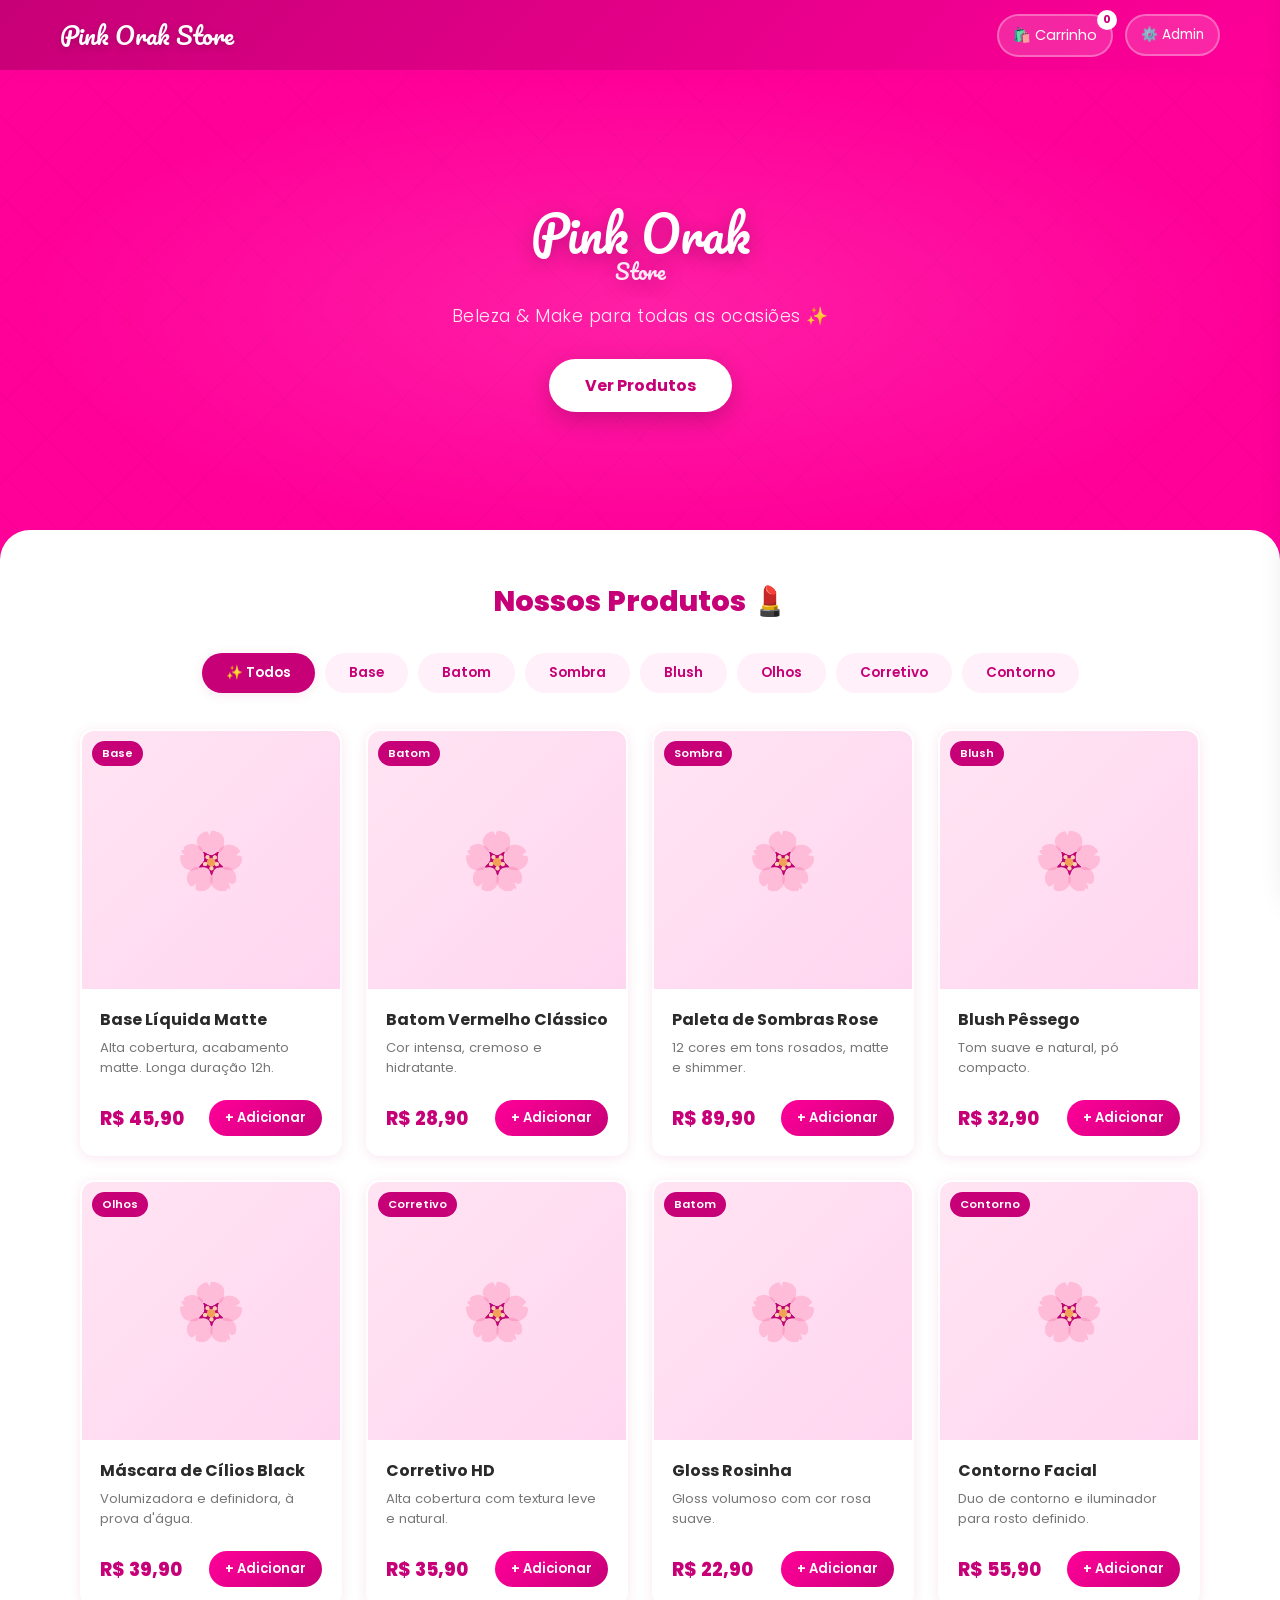
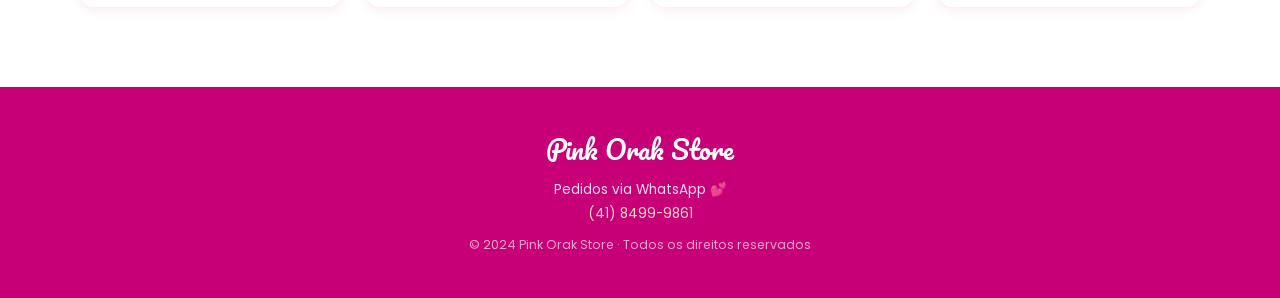
==== index.html @ 4343f7fb "Cria Pink Orak Store: loja completa + painel admin - Loja com fundo rosa, logo branca, grid de produ" ====
<!DOCTYPE html>
<html lang="pt-BR">
<head>
  <meta charset="UTF-8">
  <meta name="viewport" content="width=device-width, initial-scale=1.0">
  <title>Pink Orak Store 💕</title>
  <meta name="description" content="Pink Orak Store – sua loja de maquiagem online. Pedidos via WhatsApp.">
  <link rel="stylesheet" href="css/style.css">
</head>
<body>

  <!-- HEADER -->
  <header class="header" id="header">
    <div class="hinner">
      <a href="index.html" class="logo-wrap">
        <img src="img/logo-white.png" alt="Pink Orak Store" class="logo-img"
             onerror="this.style.display='none';document.querySelector('.logo-fallback').style.display='block'">
        <span class="logo-fallback" style="display:none">Pink Orak Store</span>
      </a>
      <div class="h-actions">
        <button class="btn-cart" onclick="toggleCart()">
          🛍️ Carrinho
          <span class="cart-badge" id="cartBadge">0</span>
        </button>
        <a href="admin.html" class="btn-admin-link">⚙️ Admin</a>
      </div>
    </div>
  </header>

  <!-- HERO -->
  <section class="hero">
    <div class="hero-content">
      <img src="img/logo-white.png" alt="Pink Orak Store" class="hero-logo-img"
           onerror="this.style.display='none';document.querySelector('.hero-logo-text').style.display='block'">
      <div class="hero-logo-text" style="display:none">
        Pink Orak<small>Store</small>
      </div>
      <p class="hero-sub">Beleza & Make para todas as ocasiões ✨</p>
      <button class="btn-hero" onclick="scrollToProducts()">Ver Produtos</button>
    </div>
  </section>

  <!-- PRODUCTS -->
  <section class="products-section" id="products">
    <div class="container">
      <h2 class="section-title">Nossos Produtos 💄</h2>
      <div class="cat-bar" id="catBar">
        <!-- populated by JS -->
      </div>
      <div class="products-grid" id="productsGrid">
        <!-- populated by JS -->
      </div>
    </div>
  </section>

  <!-- FOOTER -->
  <footer class="footer">
    <div class="footer-logo-text">Pink Orak Store</div>
    <p>Pedidos via WhatsApp 💕</p>
    <p><a href="https://wa.me/554184999861">(41) 8499-9861</a></p>
    <p style="margin-top:12px;opacity:.65;font-size:.78rem">&copy; 2024 Pink Orak Store · Todos os direitos reservados</p>
  </footer>

  <!-- CART OVERLAY -->
  <div class="cart-overlay" id="cartOverlay" onclick="closeCart()"></div>

  <!-- CART SIDEBAR -->
  <aside class="cart-side" id="cartSide">
    <div class="cart-head">
      <h3>🛍️ Meu Carrinho</h3>
      <button class="btn-close-cart" onclick="closeCart()">✕</button>
    </div>
    <div class="cart-items" id="cartItems">
      <div class="cart-empty"><span>🛍️</span><p>Carrinho vazio</p></div>
    </div>
    <div class="cart-footer" id="cartFooter" style="display:none">
      <div class="cart-total">
        <span>Total:</span>
        <strong id="cartTotalAmt">R$ 0,00</strong>
      </div>
      <button class="btn-checkout" onclick="openCheckout()">
        💬 Finalizar pelo WhatsApp
      </button>
    </div>
  </aside>

  <!-- CHECKOUT MODAL -->
  <div class="modal-overlay" id="checkoutOverlay">
    <div class="modal">
      <div class="modal-head">
        <h3>Finalizar Pedido 💕</h3>
        <button class="btn-close-modal" onclick="closeCheckout()">✕</button>
      </div>
      <div class="modal-body">

        <div class="fg">
          <label>Seu nome *</label>
          <input type="text" id="cName" placeholder="Como você se chama?" required>
        </div>
        <div class="fg">
          <label>Telefone (opcional)</label>
          <input type="tel" id="cPhone" placeholder="(41) 9 9999-9999">
        </div>

        <div class="fg">
          <label>Tipo de recebimento *</label>
          <div class="toggle-btns">
            <button type="button" class="toggle-btn active" id="btnPickup" onclick="setDelivery('pickup')">
              🏪 Retirada
            </button>
            <button type="button" class="toggle-btn" id="btnDelivery" onclick="setDelivery('delivery')">
              🛵 Entrega
            </button>
          </div>
        </div>

        <div class="fg" id="addrGroup" style="display:none">
          <label>Endereço de entrega *</label>
          <textarea id="cAddr" rows="3" placeholder="Rua, número, bairro, cidade..."></textarea>
        </div>

        <div class="fg">
          <label>Observações (opcional)</label>
          <textarea id="cNotes" rows="2" placeholder="Alguma observação sobre o pedido?"></textarea>
        </div>

        <div class="order-summary">
          <h4>Resumo do Pedido</h4>
          <div id="sumItems"></div>
          <div class="sum-total">
            <span>Total:</span>
            <strong id="sumTotal">R$ 0,00</strong>
          </div>
        </div>

      </div>
      <div class="modal-foot">
        <button class="btn-wa" onclick="sendWhatsApp()">
          💬 Enviar Pedido no WhatsApp
        </button>
      </div>
    </div>
  </div>

  <script src="js/data.js"></script>
  <script src="js/store.js"></script>
</body>
</html>
---- css/style.css ----
/* ===================================================
   Pink Orak Store — Global Stylesheet
   =================================================== */
@import url('https://fonts.googleapis.com/css2?family=Pacifico&family=Poppins:wght@300;400;500;600;700;800&display=swap');

:root {
  --pink:       #FF0099;
  --dpink:      #C70077;
  --lpink:      #FF4DB8;
  --pale:       #FFF0F9;
  --white:      #FFFFFF;
  --text:       #2a2a2a;
  --muted:      #777;
  --radius:     14px;
  --radius-sm:  8px;
  --shadow:     0 6px 28px rgba(200,0,119,.16);
  --shadow-sm:  0 2px 12px rgba(200,0,119,.10);
  --trans:      all .27s ease;
}

*,*::before,*::after{box-sizing:border-box;margin:0;padding:0}
html{scroll-behavior:smooth}
body{
  font-family:'Poppins',sans-serif;
  font-size:15px;
  color:var(--text);
  background-color:var(--pink);
  background-image:
    repeating-linear-gradient(-45deg,
      rgba(180,0,100,.08) 0,rgba(180,0,100,.08) 1px,
      transparent 1px,transparent 28px),
    repeating-linear-gradient(45deg,
      rgba(180,0,100,.08) 0,rgba(180,0,100,.08) 1px,
      transparent 1px,transparent 28px);
  overflow-x:hidden;
  min-height:100vh;
}

a{text-decoration:none;color:inherit}
button{cursor:pointer;font-family:'Poppins',sans-serif}
img{max-width:100%;display:block}

.container{max-width:1200px;margin:0 auto;padding:0 20px}

/* ── HEADER ── */
.header{
  position:sticky;top:0;z-index:900;
  background:linear-gradient(135deg,var(--dpink),var(--pink));
  box-shadow:var(--shadow-sm);
  transition:var(--trans);
}
.header.scrolled{background:rgba(199,0,119,.97);backdrop-filter:blur(8px)}
.hinner{
  max-width:1200px;margin:0 auto;padding:0 20px;
  display:flex;align-items:center;justify-content:space-between;
  height:70px;
}
.logo-wrap{display:flex;align-items:center;gap:10px}
.logo-img{height:48px;width:auto;object-fit:contain}
.logo-fallback{
  font-family:'Pacifico',cursive;font-size:1.5rem;color:#fff;
  text-shadow:0 2px 8px rgba(0,0,0,.2);
}
.h-actions{display:flex;align-items:center;gap:12px}
.btn-cart{
  position:relative;background:rgba(255,255,255,.15);border:2px solid rgba(255,255,255,.3);
  color:#fff;padding:9px 14px;border-radius:30px;font-size:.9rem;
  display:flex;align-items:center;gap:6px;transition:var(--trans);
}
.btn-cart:hover{background:rgba(255,255,255,.28)}
.cart-badge{
  position:absolute;top:-6px;right:-6px;
  background:#fff;color:var(--dpink);
  font-size:.7rem;font-weight:700;
  min-width:20px;height:20px;border-radius:50%;
  display:flex;align-items:center;justify-content:center;
}
.btn-admin-link{
  background:rgba(255,255,255,.15);border:2px solid rgba(255,255,255,.3);
  color:#fff;padding:9px 14px;border-radius:30px;font-size:.85rem;transition:var(--trans);
}
.btn-admin-link:hover{background:rgba(255,255,255,.28)}

/* ── HERO ── */
.hero{
  min-height:480px;
  display:flex;align-items:center;justify-content:center;
  padding:60px 20px;text-align:center;
  position:relative;overflow:hidden;
}
.hero::before{
  content:'';position:absolute;inset:0;
  background:radial-gradient(ellipse at center,rgba(255,255,255,.12) 0%,transparent 70%);
}
.hero-content{position:relative;z-index:1}
.hero-logo-img{height:110px;width:auto;margin:0 auto 20px;object-fit:contain;filter:drop-shadow(0 4px 16px rgba(0,0,0,.25))}
.hero-logo-text{
  font-family:'Pacifico',cursive;font-size:3rem;color:#fff;
  text-shadow:0 4px 20px rgba(0,0,0,.25);margin-bottom:20px;line-height:1.1;
}
.hero-logo-text small{display:block;font-size:1.3rem;opacity:.9}
.hero-sub{color:rgba(255,255,255,.92);font-size:1.1rem;margin-bottom:30px;font-weight:300;letter-spacing:.5px}
.btn-hero{
  background:#fff;color:var(--dpink);font-weight:700;font-size:1rem;
  padding:14px 36px;border:none;border-radius:30px;
  box-shadow:0 8px 24px rgba(0,0,0,.2);transition:var(--trans);
}
.btn-hero:hover{transform:translateY(-2px);box-shadow:0 12px 30px rgba(0,0,0,.25)}

/* ── PRODUCTS SECTION ── */
.products-section{
  background:#fff;border-radius:30px 30px 0 0;
  padding:50px 0 80px;margin-top:-20px;position:relative;z-index:2;
}
.section-title{text-align:center;font-size:1.8rem;font-weight:800;color:var(--dpink);margin-bottom:30px}

/* Category filter */
.cat-bar{
  display:flex;flex-wrap:wrap;gap:10px;justify-content:center;
  margin-bottom:36px;padding:0 20px;
}
.cat-btn{
  background:var(--pale);color:var(--dpink);border:2px solid transparent;
  padding:8px 22px;border-radius:30px;font-size:.85rem;font-weight:600;transition:var(--trans);
}
.cat-btn:hover{border-color:var(--pink)}
.cat-btn.active{background:var(--dpink);color:#fff;box-shadow:var(--shadow-sm)}

/* Products grid */
.products-grid{
  display:grid;
  grid-template-columns:repeat(auto-fill,minmax(240px,1fr));
  gap:24px;padding:0 20px;
  max-width:1200px;margin:0 auto;
}
.no-products{text-align:center;color:var(--muted);padding:40px;grid-column:1/-1}

.product-card{
  background:#fff;border-radius:var(--radius);
  box-shadow:var(--shadow-sm);overflow:hidden;
  transition:var(--trans);border:2px solid transparent;
}
.product-card:hover{transform:translateY(-4px);box-shadow:var(--shadow);border-color:var(--lpink)}

.product-img{position:relative;aspect-ratio:1;overflow:hidden;background:var(--pale)}
.product-img img{width:100%;height:100%;object-fit:cover;transition:var(--trans)}
.product-card:hover .product-img img{transform:scale(1.06)}
.img-ph{
  width:100%;height:100%;display:flex;align-items:center;justify-content:center;
  font-size:3.5rem;background:linear-gradient(135deg,#ffe4f3,#ffd6f0);
}
.p-cat{
  position:absolute;top:10px;left:10px;
  background:var(--dpink);color:#fff;
  font-size:.7rem;font-weight:600;padding:4px 10px;border-radius:20px;
}
.p-info{padding:18px}
.p-info h3{font-size:1rem;font-weight:700;margin-bottom:6px;color:var(--text)}
.p-desc{font-size:.82rem;color:var(--muted);line-height:1.5;margin-bottom:14px;min-height:48px}
.p-bottom{display:flex;align-items:center;justify-content:space-between;flex-wrap:wrap;gap:8px}
.p-price{font-size:1.15rem;font-weight:800;color:var(--dpink)}
.btn-add{
  background:linear-gradient(135deg,var(--pink),var(--dpink));
  color:#fff;border:none;padding:8px 16px;
  border-radius:24px;font-size:.82rem;font-weight:600;transition:var(--trans);
}
.btn-add:hover{transform:scale(1.05);box-shadow:0 4px 14px rgba(200,0,119,.3)}
.btn-add.added{background:linear-gradient(135deg,#2ecc71,#27ae60)}

/* ── CART SIDEBAR ── */
.cart-overlay{
  position:fixed;inset:0;background:rgba(0,0,0,.5);
  z-index:1000;opacity:0;pointer-events:none;transition:var(--trans);
}
.cart-overlay.open{opacity:1;pointer-events:all}
.cart-side{
  position:fixed;top:0;right:-400px;width:380px;max-width:100vw;
  height:100vh;background:#fff;z-index:1001;
  display:flex;flex-direction:column;transition:var(--trans);
  box-shadow:-8px 0 30px rgba(0,0,0,.15);
}
.cart-side.open{right:0}
.cart-head{
  padding:20px;border-bottom:2px solid var(--pale);
  display:flex;align-items:center;justify-content:space-between;
  background:linear-gradient(135deg,var(--dpink),var(--pink));color:#fff;
}
.cart-head h3{font-size:1.1rem;font-weight:700}
.btn-close-cart{background:rgba(255,255,255,.2);border:none;color:#fff;width:34px;height:34px;border-radius:50%;font-size:1rem}
.cart-items{flex:1;overflow-y:auto;padding:16px}
.cart-empty{text-align:center;color:var(--muted);padding:40px 20px}
.cart-empty span{font-size:3rem;display:block;margin-bottom:12px}
.cart-item{
  display:flex;align-items:center;gap:12px;
  padding:12px;background:var(--pale);border-radius:var(--radius-sm);margin-bottom:10px;
}
.ci-img{width:50px;height:50px;border-radius:8px;overflow:hidden;flex-shrink:0;background:#ffd6f0;display:flex;align-items:center;justify-content:center;font-size:1.5rem}
.ci-img img{width:100%;height:100%;object-fit:cover}
.ci-info{flex:1;min-width:0}
.ci-name{font-size:.85rem;font-weight:600;white-space:nowrap;overflow:hidden;text-overflow:ellipsis}
.ci-price{font-size:.82rem;color:var(--dpink);font-weight:700}
.ci-qty{display:flex;align-items:center;gap:6px}
.ci-qty button{
  width:26px;height:26px;border-radius:50%;
  border:2px solid var(--pink);background:#fff;color:var(--dpink);
  font-size:1rem;line-height:1;font-weight:700;transition:var(--trans);
}
.ci-qty button:hover{background:var(--pink);color:#fff}
.ci-qty span{font-size:.9rem;font-weight:700;min-width:20px;text-align:center}
.ci-remove{background:none;border:none;color:#ccc;font-size:.85rem;flex-shrink:0;transition:var(--trans)}
.ci-remove:hover{color:#e74c3c}
.cart-footer{padding:16px 20px;border-top:2px solid var(--pale)}
.cart-total{display:flex;justify-content:space-between;font-size:1.1rem;margin-bottom:14px}
.cart-total strong{color:var(--dpink);font-size:1.25rem}
.btn-checkout{
  width:100%;padding:14px;background:linear-gradient(135deg,#25D366,#128C7E);
  color:#fff;border:none;border-radius:30px;font-size:1rem;font-weight:700;
  display:flex;align-items:center;justify-content:center;gap:8px;transition:var(--trans);
}
.btn-checkout:hover{transform:translateY(-2px);box-shadow:0 8px 20px rgba(18,140,126,.35)}

/* ── CHECKOUT MODAL ── */
.modal-overlay{
  position:fixed;inset:0;background:rgba(0,0,0,.55);
  z-index:1100;display:flex;align-items:center;justify-content:center;
  padding:16px;opacity:0;pointer-events:none;transition:var(--trans);
}
.modal-overlay.open{opacity:1;pointer-events:all}
.modal{
  background:#fff;border-radius:20px;width:100%;max-width:520px;
  max-height:90vh;overflow:hidden;display:flex;flex-direction:column;
  box-shadow:0 20px 60px rgba(0,0,0,.25);
}
.modal-head{
  padding:22px 24px;
  background:linear-gradient(135deg,var(--dpink),var(--pink));color:#fff;
  display:flex;align-items:center;justify-content:space-between;flex-shrink:0;
}
.modal-head h3{font-size:1.15rem;font-weight:700}
.btn-close-modal{background:rgba(255,255,255,.2);border:none;color:#fff;width:32px;height:32px;border-radius:50%;font-size:.9rem}
.modal-body{overflow-y:auto;padding:24px}
.modal-foot{padding:16px 24px;border-top:2px solid var(--pale);flex-shrink:0}

/* Form */
.fg{margin-bottom:18px}
.fg label{display:block;font-weight:600;font-size:.88rem;margin-bottom:6px;color:var(--text)}
.fg input,.fg textarea,.fg select{
  width:100%;padding:11px 14px;
  border:2px solid #eee;border-radius:var(--radius-sm);
  font-size:.9rem;font-family:'Poppins',sans-serif;
  transition:var(--trans);outline:none;
}
.fg input:focus,.fg textarea:focus,.fg select:focus{border-color:var(--pink);box-shadow:0 0 0 3px rgba(255,0,153,.08)}
.fg textarea{resize:vertical}

.toggle-btns{display:flex;gap:10px;margin-top:6px}
.toggle-btn{
  flex:1;padding:10px;border-radius:var(--radius-sm);
  border:2px solid #eee;background:#fff;
  font-size:.88rem;font-weight:600;color:var(--muted);transition:var(--trans);
}
.toggle-btn.active{background:var(--pale);border-color:var(--dpink);color:var(--dpink)}

.order-summary{background:var(--pale);border-radius:var(--radius-sm);padding:16px;margin-top:4px}
.order-summary h4{font-size:.9rem;font-weight:700;color:var(--dpink);margin-bottom:12px}
.sum-row{display:flex;justify-content:space-between;font-size:.85rem;padding:4px 0;border-bottom:1px dashed #f0c0e0}
.sum-row:last-child{border:none}
.sum-total{display:flex;justify-content:space-between;font-weight:800;margin-top:10px;font-size:1rem;color:var(--dpink)}

.btn-wa{
  width:100%;padding:14px;
  background:linear-gradient(135deg,#25D366,#128C7E);
  color:#fff;border:none;border-radius:30px;font-size:1rem;font-weight:700;
  display:flex;align-items:center;justify-content:center;gap:8px;transition:var(--trans);
}
.btn-wa:hover{transform:translateY(-2px);box-shadow:0 8px 20px rgba(18,140,126,.35)}

/* ── SUCCESS TOAST ── */
.success-toast{
  position:fixed;bottom:24px;left:50%;transform:translateX(-50%);
  background:#fff;border-radius:16px;box-shadow:0 8px 30px rgba(0,0,0,.18);
  padding:18px 24px;display:flex;gap:14px;align-items:center;
  z-index:9999;max-width:380px;width:90%;
  border-left:5px solid var(--dpink);
  animation:slideUp .4s ease;
}
.success-toast span{font-size:2rem}
.success-toast strong{display:block;font-size:.95rem;color:var(--dpink)}
.success-toast p{font-size:.83rem;color:var(--muted)}
@keyframes slideUp{from{opacity:0;transform:translateX(-50%) translateY(20px)} to{opacity:1;transform:translateX(-50%) translateY(0)}}

/* ── FOOTER ── */
.footer{
  background:var(--dpink);color:#fff;
  text-align:center;padding:40px 20px;margin-top:0;
}
.footer-logo-text{font-family:'Pacifico',cursive;font-size:1.6rem;margin-bottom:8px}
.footer p{font-size:.85rem;opacity:.85;margin:4px 0}
.footer a{color:#ffc;text-decoration:none}
.footer a:hover{text-decoration:underline}

/* =====================================================
   ADMIN PANEL
   ===================================================== */
.admin-body{
  font-family:'Poppins',sans-serif;
  background:#f7f7fc;min-height:100vh;
  display:flex;flex-direction:column;
  color:var(--text);
}

/* Login */
#loginScreen{
  display:flex;align-items:center;justify-content:center;
  min-height:100vh;
  background:linear-gradient(135deg,var(--dpink),var(--pink));
  padding:20px;
}
.login-card{
  background:#fff;border-radius:20px;padding:44px 36px;
  width:100%;max-width:380px;text-align:center;
  box-shadow:0 20px 60px rgba(0,0,0,.25);
}
.login-logo-text{font-family:'Pacifico',cursive;font-size:1.8rem;color:var(--dpink);margin-bottom:6px}
.login-sub{color:var(--muted);font-size:.85rem;margin-bottom:28px}
.login-card input{
  width:100%;padding:13px 16px;border:2px solid #eee;border-radius:var(--radius-sm);
  font-size:.95rem;font-family:'Poppins',sans-serif;outline:none;margin-bottom:14px;
  transition:var(--trans);
}
.login-card input:focus{border-color:var(--pink)}
.btn-login{
  width:100%;padding:13px;
  background:linear-gradient(135deg,var(--dpink),var(--pink));
  color:#fff;border:none;border-radius:30px;font-size:1rem;font-weight:700;transition:var(--trans);
}
.btn-login:hover{opacity:.9}
.login-hint{color:var(--muted);font-size:.78rem;margin-top:12px}
#loginErr{background:#ffe0e0;color:#c00;border-radius:8px;padding:8px;margin-top:10px;font-size:.85rem;display:none}

/* App shell */
#adminApp{display:flex;min-height:100vh}

/* Sidebar */
.sidebar{
  width:240px;flex-shrink:0;
  background:linear-gradient(180deg,var(--dpink) 0%,#a00060 100%);
  display:flex;flex-direction:column;
  min-height:100vh;position:sticky;top:0;height:100vh;overflow-y:auto;
}
.sb-logo{
  padding:24px 20px 20px;
  font-family:'Pacifico',cursive;font-size:1.2rem;color:#fff;
  border-bottom:1px solid rgba(255,255,255,.15);
}
.sb-logo small{display:block;font-family:'Poppins',sans-serif;font-size:.72rem;opacity:.8;font-weight:400}
.sb-nav{flex:1;padding:16px 12px}
.nav-item{
  display:flex;align-items:center;gap:10px;
  width:100%;padding:12px 14px;border-radius:10px;border:none;
  background:transparent;color:rgba(255,255,255,.8);
  font-size:.9rem;font-weight:500;text-align:left;
  margin-bottom:4px;transition:var(--trans);cursor:pointer;
}
.nav-item:hover,.nav-item.active{background:rgba(255,255,255,.18);color:#fff}
.nav-item .ni-icon{font-size:1.1rem;width:24px;text-align:center}
.sb-bottom{padding:16px 12px;border-top:1px solid rgba(255,255,255,.15)}
.btn-logout{
  display:flex;align-items:center;gap:8px;width:100%;
  padding:10px 14px;border-radius:10px;border:none;
  background:rgba(255,255,255,.1);color:rgba(255,255,255,.85);
  font-size:.88rem;cursor:pointer;transition:var(--trans);
}
.btn-logout:hover{background:rgba(255,100,100,.3);color:#fff}

/* Main */
.admin-main{
  flex:1;min-width:0;
  display:flex;flex-direction:column;
  overflow-x:hidden;
}
.mob-header{
  display:none;
  background:linear-gradient(135deg,var(--dpink),var(--pink));
  padding:14px 20px;align-items:center;gap:14px;
  position:sticky;top:0;z-index:800;
}
.btn-menu{background:none;border:none;color:#fff;font-size:1.3rem;line-height:1}
.mob-title{color:#fff;font-size:1.05rem;font-weight:700}

.admin-section{padding:28px 28px 60px}

/* Stats */
.stats-grid{
  display:grid;
  grid-template-columns:repeat(auto-fill,minmax(180px,1fr));
  gap:16px;margin-bottom:30px;
}
.stat-card{
  background:#fff;border-radius:var(--radius);padding:22px 20px;
  box-shadow:var(--shadow-sm);border-left:4px solid var(--pink);
}
.stat-card h4{font-size:.8rem;font-weight:600;color:var(--muted);text-transform:uppercase;letter-spacing:.5px;margin-bottom:8px}
.stat-card p{font-size:1.7rem;font-weight:800;color:var(--dpink)}

/* Recent sales */
.card-box{background:#fff;border-radius:var(--radius);padding:22px;box-shadow:var(--shadow-sm)}
.card-box h3{font-size:1rem;font-weight:700;margin-bottom:16px;color:var(--dpink)}
.recent-row{
  display:flex;justify-content:space-between;align-items:center;flex-wrap:wrap;gap:8px;
  padding:12px;background:var(--pale);border-radius:var(--radius-sm);margin-bottom:8px;
}
.rr-left,.rr-right{display:flex;align-items:center;gap:8px;flex-wrap:wrap}
.rr-date{font-size:.78rem;color:var(--muted)}
.rr-val{color:var(--dpink)}

/* Badges */
.badge{display:inline-block;padding:3px 10px;border-radius:20px;font-size:.72rem;font-weight:600}
.b-delivery{background:#e8f5e9;color:#2e7d32}
.b-pickup{background:#e3f2fd;color:#1565c0}
.b-ch{background:#fce4ec;color:var(--dpink)}
.b-on{background:#e8f5e9;color:#2e7d32}
.b-off{background:#fafafa;color:#999;border:1px solid #ddd}

/* Section header */
.sec-head{display:flex;align-items:center;justify-content:space-between;flex-wrap:wrap;gap:12px;margin-bottom:22px}
.sec-head h2{font-size:1.4rem;font-weight:800;color:var(--text)}
.sec-head-actions{display:flex;gap:10px;flex-wrap:wrap}

/* Buttons */
.btn-primary{
  background:linear-gradient(135deg,var(--dpink),var(--pink));color:#fff;
  border:none;padding:10px 20px;border-radius:24px;font-size:.88rem;font-weight:600;transition:var(--trans);
}
.btn-primary:hover{opacity:.88;transform:translateY(-1px)}
.btn-secondary{
  background:#f0f0f5;color:var(--text);border:none;
  padding:10px 20px;border-radius:24px;font-size:.88rem;font-weight:600;transition:var(--trans);
}
.btn-secondary:hover{background:#e2e2ef}
.btn-secondary:disabled{opacity:.5;cursor:not-allowed}
.btn-insta{
  background:linear-gradient(135deg,#833ab4,#fd1d1d,#fcb045);color:#fff;
  border:none;padding:10px 20px;border-radius:24px;font-size:.88rem;font-weight:600;transition:var(--trans);
}
.btn-insta:hover{opacity:.88}

/* Filters */
.filters-bar{
  display:flex;flex-wrap:wrap;gap:10px;margin-bottom:16px;
}
.filters-bar input,.filters-bar select{
  padding:9px 14px;border:2px solid #eee;border-radius:24px;
  font-size:.85rem;font-family:'Poppins',sans-serif;outline:none;
  transition:var(--trans);background:#fff;
}
.filters-bar input{flex:1;min-width:180px}
.filters-bar input:focus,.filters-bar select:focus{border-color:var(--pink)}
#salesCount{font-size:.83rem;color:var(--muted);margin-bottom:12px}

/* Table */
.tbl-wrap{overflow-x:auto;border-radius:var(--radius);box-shadow:var(--shadow-sm)}
.admin-table{width:100%;border-collapse:collapse;background:#fff}
.admin-table th{
  background:linear-gradient(135deg,var(--dpink),var(--pink));
  color:#fff;padding:12px 16px;text-align:left;font-size:.82rem;font-weight:600;white-space:nowrap;
}
.admin-table td{padding:12px 16px;border-bottom:1px solid #f0f0f5;font-size:.85rem;vertical-align:middle}
.admin-table tr:last-child td{border:none}
.admin-table tr:hover td{background:#fdf5fb}
.row-off td{opacity:.55}
.items-cell{max-width:200px;line-height:1.6}
.act-cell{white-space:nowrap}
.act-btn{
  width:32px;height:32px;border:none;border-radius:8px;
  margin-right:4px;font-size:.9rem;cursor:pointer;transition:var(--trans);
}
.edit-btn{background:#e3f2fd}
.edit-btn:hover{background:#bbdefb}
.tog-btn{background:#fff9c4}
.tog-btn:hover{background:#fff176}
.del-btn{background:#fce4ec}
.del-btn:hover{background:#f8bbd0}
.empty-msg{text-align:center;color:var(--muted);padding:30px;font-style:italic}
.p-thumb{width:46px;height:46px;border-radius:8px;object-fit:cover}
.p-thumb-ph{width:46px;height:46px;border-radius:8px;background:var(--pale);display:flex;align-items:center;justify-content:center;font-size:1.3rem}

/* Admin modals */
.admin-modal{max-width:600px}
.large-modal{max-width:700px}
.form-row{display:grid;grid-template-columns:1fr 1fr;gap:16px}
.check-row{display:flex;align-items:center;gap:8px}
.check-row input[type=checkbox]{width:18px;height:18px;accent-color:var(--pink)}

/* Manual sale items */
.mitem{display:grid;grid-template-columns:1fr 80px 90px 32px;gap:8px;margin-bottom:8px;align-items:center}
.mitem select,.mitem input{
  padding:8px 10px;border:2px solid #eee;border-radius:var(--radius-sm);
  font-size:.83rem;font-family:'Poppins',sans-serif;outline:none;
}
.mitem select:focus,.mitem input:focus{border-color:var(--pink)}
.mitem button{width:32px;height:32px;border:none;background:#fce4ec;border-radius:8px;color:#c00;font-size:1rem}
.btn-add-item{
  background:var(--pale);color:var(--dpink);border:2px dashed var(--pink);
  padding:7px 16px;border-radius:var(--radius-sm);font-size:.83rem;font-weight:600;
  cursor:pointer;margin-top:4px;transition:var(--trans);
}
.btn-add-item:hover{background:var(--pink);color:#fff}
.manual-total-line{
  text-align:right;font-size:1.1rem;font-weight:700;
  color:var(--dpink);margin-top:12px;
  padding:10px;background:var(--pale);border-radius:var(--radius-sm);
}

/* ── RESPONSIVE ── */
@media(max-width:900px){
  .sidebar{
    position:fixed;top:0;left:-260px;z-index:1000;
    transition:var(--trans);height:100vh;width:260px;
  }
  .sidebar.open{left:0;box-shadow:4px 0 20px rgba(0,0,0,.25)}
  .mob-header{display:flex}
  .admin-section{padding:20px 16px 60px}
  .form-row{grid-template-columns:1fr}
  .mitem{grid-template-columns:1fr 70px 80px 32px}
  #adminApp{flex-direction:column}
  .admin-main{width:100%}
}

@media(max-width:640px){
  .hinner{height:60px}
  .hero-logo-text{font-size:2rem}
  .hero{min-height:360px}
  .products-grid{grid-template-columns:repeat(2,1fr);gap:14px;padding:0 12px}
  .p-desc{display:none}
  .cart-side{width:100vw;right:-100vw}
  .modal{border-radius:16px}
  .stats-grid{grid-template-columns:repeat(2,1fr)}
  .sec-head{flex-direction:column;align-items:flex-start}
  .admin-table th:nth-child(3),.admin-table td:nth-child(3){display:none}
  .mitem{grid-template-columns:1fr 60px 32px;grid-template-rows:auto auto}
  .mitem input[name=subtotal]{display:none}
}

@media(max-width:380px){
  .products-grid{grid-template-columns:1fr}
  .hinner{padding:0 14px}
}
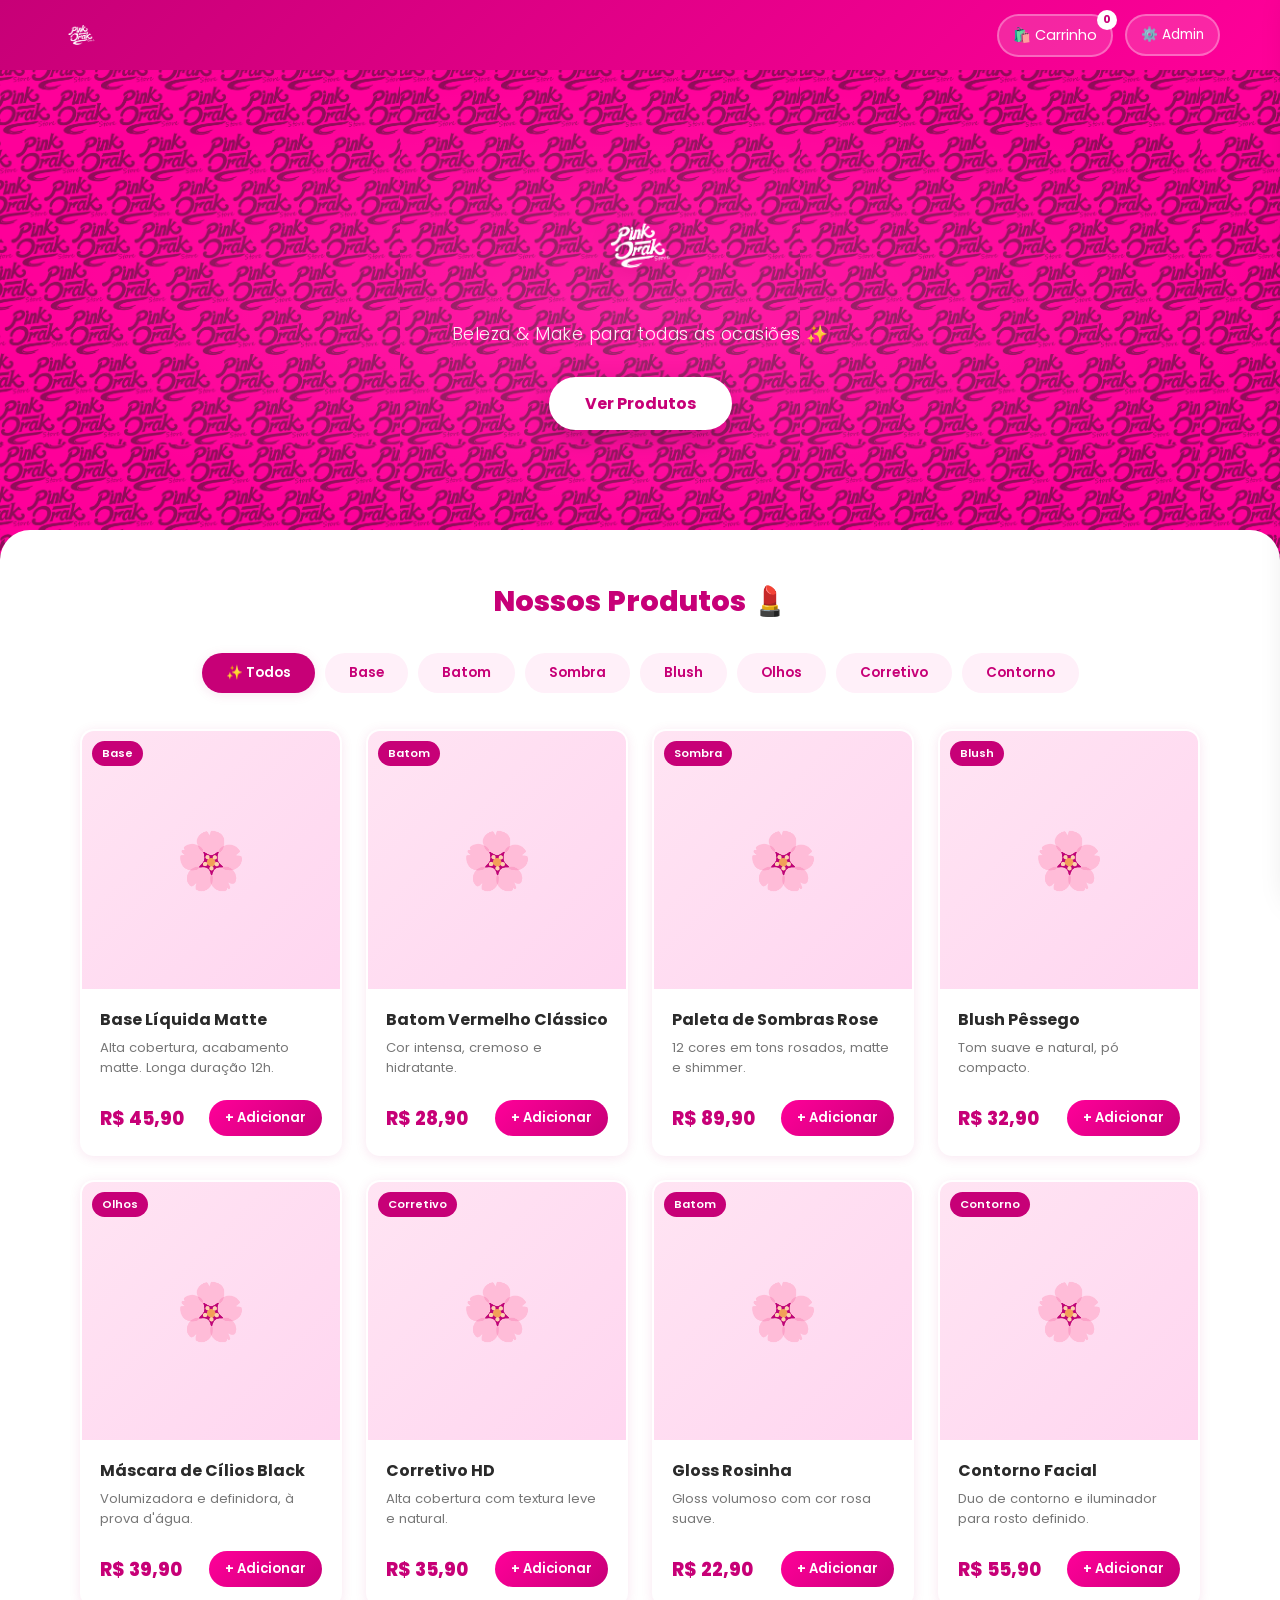
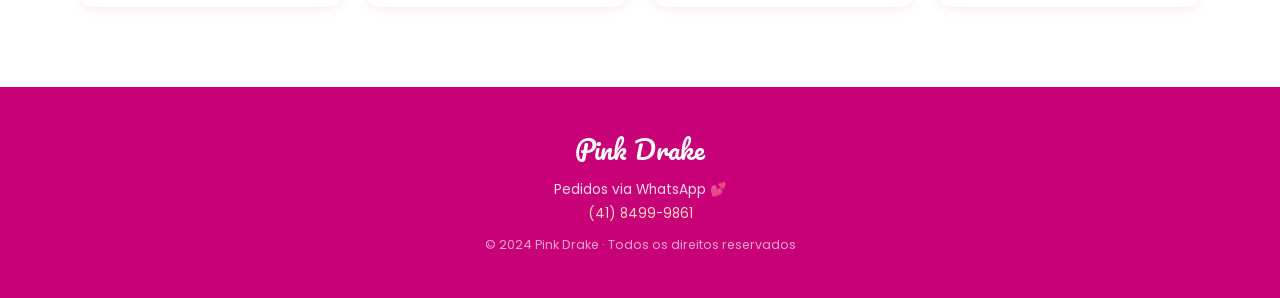
==== commit 7707d6d8: "Atualiza nome para Pink Drake e aplica fundo oficial https://claude.ai/code/session_01PQHzEbPYBR42Tt" ====
--- a/index.html
+++ b/index.html
@@ -3,8 +3,8 @@
 <head>
   <meta charset="UTF-8">
   <meta name="viewport" content="width=device-width, initial-scale=1.0">
-  <title>Pink Orak Store 💕</title>
-  <meta name="description" content="Pink Orak Store – sua loja de maquiagem online. Pedidos via WhatsApp.">
+  <title>Pink Drake 💕</title>
+  <meta name="description" content="Pink Drake – sua loja de maquiagem online. Pedidos via WhatsApp.">
   <link rel="stylesheet" href="css/style.css">
 </head>
 <body>
@@ -13,9 +13,9 @@
   <header class="header" id="header">
     <div class="hinner">
       <a href="index.html" class="logo-wrap">
-        <img src="img/logo-white.png" alt="Pink Orak Store" class="logo-img"
+        <img src="img/logo-white.png" alt="Pink Drake" class="logo-img"
              onerror="this.style.display='none';document.querySelector('.logo-fallback').style.display='block'">
-        <span class="logo-fallback" style="display:none">Pink Orak Store</span>
+        <span class="logo-fallback" style="display:none">Pink Drake</span>
       </a>
       <div class="h-actions">
         <button class="btn-cart" onclick="toggleCart()">
@@ -30,10 +30,10 @@
   <!-- HERO -->
   <section class="hero">
     <div class="hero-content">
-      <img src="img/logo-white.png" alt="Pink Orak Store" class="hero-logo-img"
+      <img src="img/logo-white.png" alt="Pink Drake" class="hero-logo-img"
            onerror="this.style.display='none';document.querySelector('.hero-logo-text').style.display='block'">
       <div class="hero-logo-text" style="display:none">
-        Pink Orak<small>Store</small>
+        Pink Drake<small>Store</small>
       </div>
       <p class="hero-sub">Beleza & Make para todas as ocasiões ✨</p>
       <button class="btn-hero" onclick="scrollToProducts()">Ver Produtos</button>
@@ -55,10 +55,10 @@
 
   <!-- FOOTER -->
   <footer class="footer">
-    <div class="footer-logo-text">Pink Orak Store</div>
+    <div class="footer-logo-text">Pink Drake</div>
     <p>Pedidos via WhatsApp 💕</p>
     <p><a href="https://wa.me/554184999861">(41) 8499-9861</a></p>
-    <p style="margin-top:12px;opacity:.65;font-size:.78rem">&copy; 2024 Pink Orak Store · Todos os direitos reservados</p>
+    <p style="margin-top:12px;opacity:.65;font-size:.78rem">&copy; 2024 Pink Drake · Todos os direitos reservados</p>
   </footer>
 
   <!-- CART OVERLAY -->
--- a/css/style.css
+++ b/css/style.css
@@ -1,5 +1,5 @@
 /* ===================================================
-   Pink Orak Store — Global Stylesheet
+   Pink Drake — Global Stylesheet
    =================================================== */
 @import url('https://fonts.googleapis.com/css2?family=Pacifico&family=Poppins:wght@300;400;500;600;700;800&display=swap');
 
@@ -25,13 +25,9 @@
   font-size:15px;
   color:var(--text);
   background-color:var(--pink);
-  background-image:
-    repeating-linear-gradient(-45deg,
-      rgba(180,0,100,.08) 0,rgba(180,0,100,.08) 1px,
-      transparent 1px,transparent 28px),
-    repeating-linear-gradient(45deg,
-      rgba(180,0,100,.08) 0,rgba(180,0,100,.08) 1px,
-      transparent 1px,transparent 28px);
+  background-image:url('../img/bg-pattern.png');
+  background-repeat:repeat;
+  background-size:400px auto;
   overflow-x:hidden;
   min-height:100vh;
 }
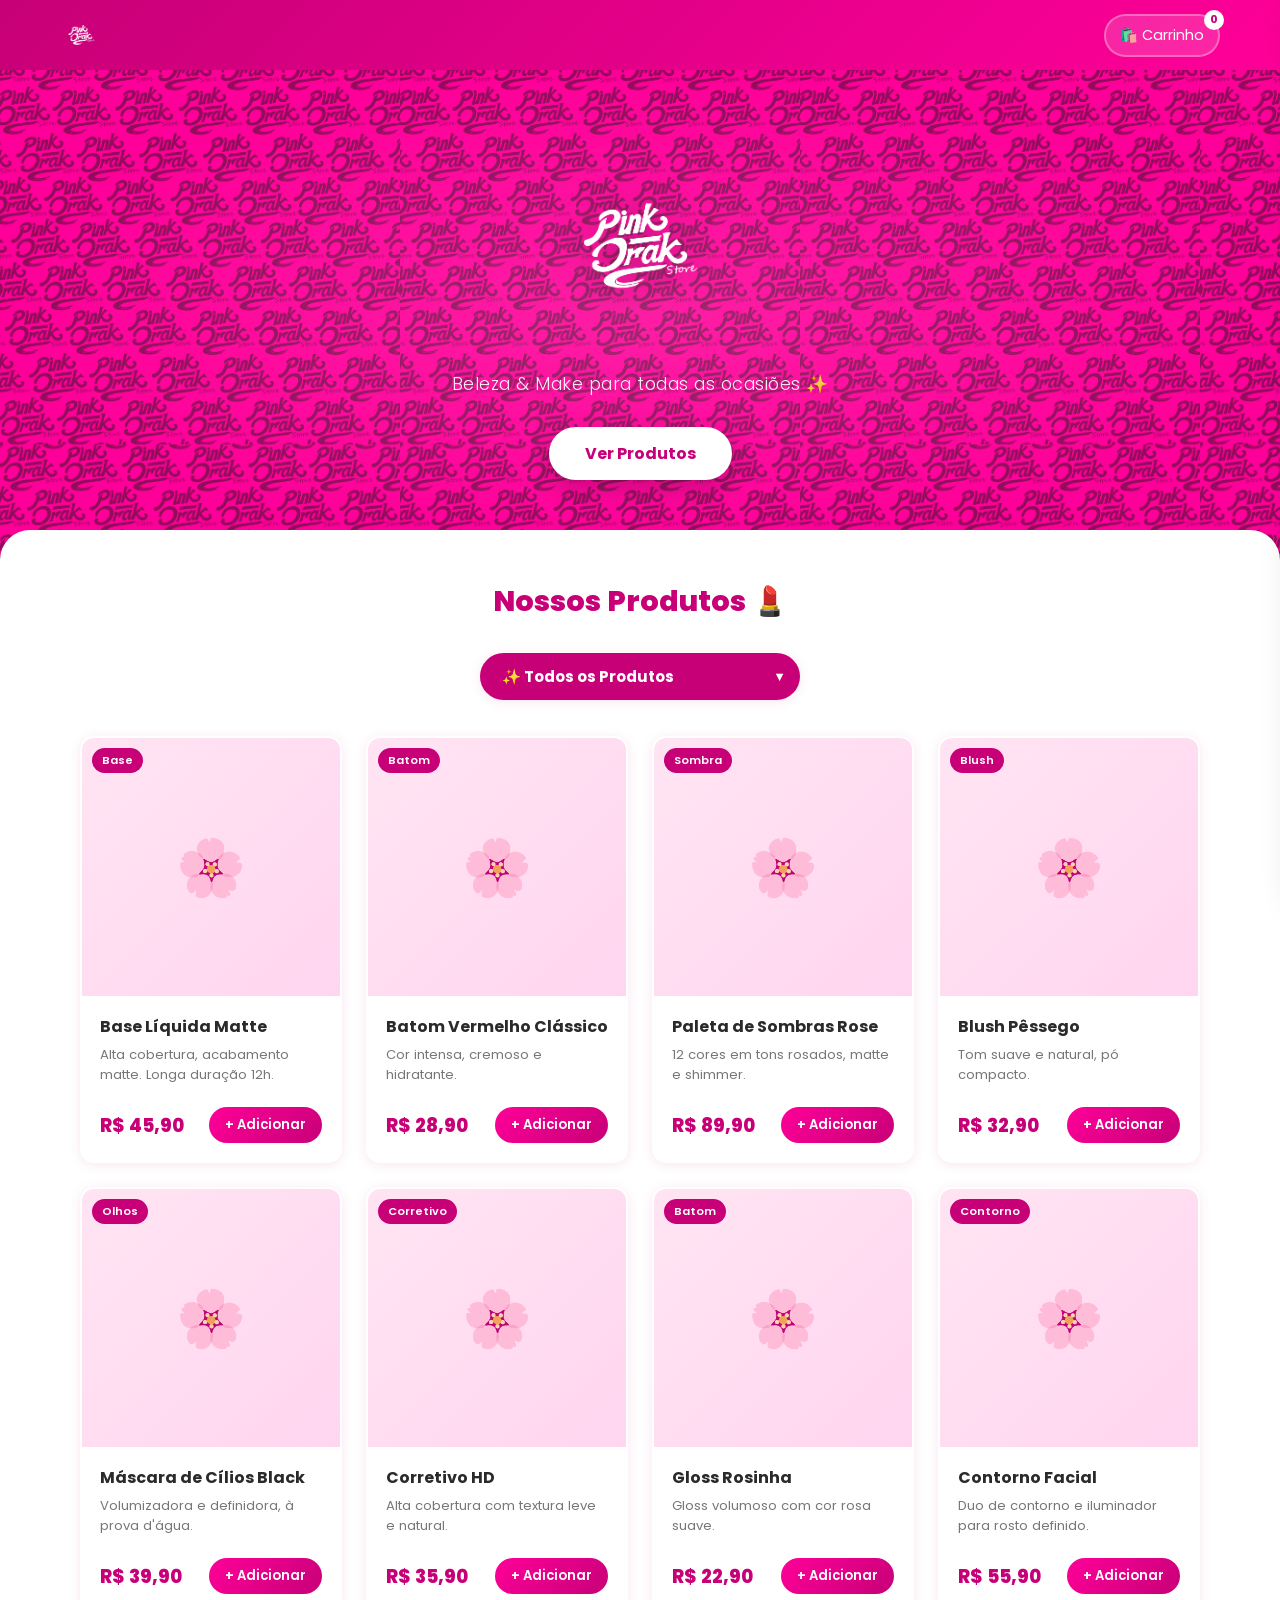
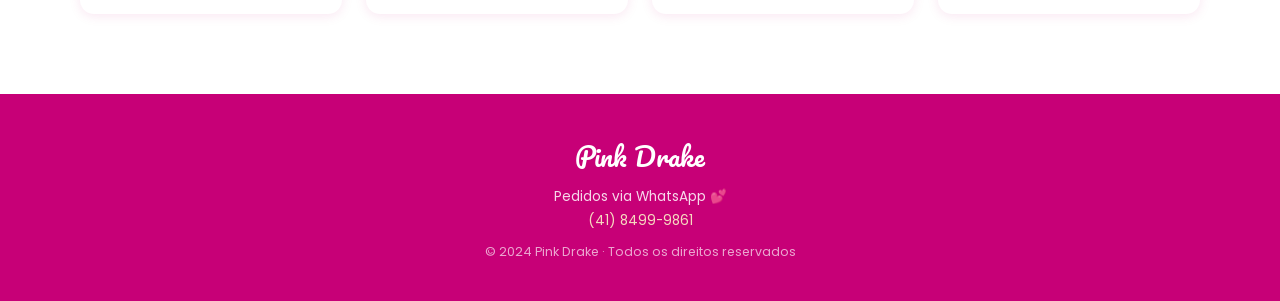
==== commit 4ea96015: "Atualiza UX: dropdown categorias, logo maior, admin oculto no rodapé - Categorias viram dropdown com" ====
--- a/index.html
+++ b/index.html
@@ -22,7 +22,6 @@
           🛍️ Carrinho
           <span class="cart-badge" id="cartBadge">0</span>
         </button>
-        <a href="admin.html" class="btn-admin-link">⚙️ Admin</a>
       </div>
     </div>
   </header>
@@ -32,9 +31,7 @@
     <div class="hero-content">
       <img src="img/logo-white.png" alt="Pink Drake" class="hero-logo-img"
            onerror="this.style.display='none';document.querySelector('.hero-logo-text').style.display='block'">
-      <div class="hero-logo-text" style="display:none">
-        Pink Drake<small>Store</small>
-      </div>
+      <div class="hero-logo-text" style="display:none">Pink Drake</div>
       <p class="hero-sub">Beleza & Make para todas as ocasiões ✨</p>
       <button class="btn-hero" onclick="scrollToProducts()">Ver Produtos</button>
     </div>
@@ -43,9 +40,12 @@
   <!-- PRODUCTS -->
   <section class="products-section" id="products">
     <div class="container">
-      <h2 class="section-title">Nossos Produtos 💄</h2>
-      <div class="cat-bar" id="catBar">
-        <!-- populated by JS -->
+      <h2 class="section-title" id="catTitle">Nossos Produtos 💄</h2>
+      <div class="cat-dropdown-wrap">
+        <select id="catSelect" onchange="filterCatSelect(this)">
+          <option value="all">✨ Todos os Produtos</option>
+        </select>
+        <span class="cat-arrow">▼</span>
       </div>
       <div class="products-grid" id="productsGrid">
         <!-- populated by JS -->
@@ -59,6 +59,7 @@
     <p>Pedidos via WhatsApp 💕</p>
     <p><a href="https://wa.me/554184999861">(41) 8499-9861</a></p>
     <p style="margin-top:12px;opacity:.65;font-size:.78rem">&copy; 2024 Pink Drake · Todos os direitos reservados</p>
+    <div class="footer-secret" onclick="footerSecret()" title=""></div>
   </footer>
 
   <!-- CART OVERLAY -->
--- a/css/style.css
+++ b/css/style.css
@@ -89,7 +89,7 @@
   background:radial-gradient(ellipse at center,rgba(255,255,255,.12) 0%,transparent 70%);
 }
 .hero-content{position:relative;z-index:1}
-.hero-logo-img{height:110px;width:auto;margin:0 auto 20px;object-fit:contain;filter:drop-shadow(0 4px 16px rgba(0,0,0,.25))}
+.hero-logo-img{height:210px;width:auto;max-width:90%;margin:0 auto 20px;object-fit:contain;filter:drop-shadow(0 4px 20px rgba(0,0,0,.3))}
 .hero-logo-text{
   font-family:'Pacifico',cursive;font-size:3rem;color:#fff;
   text-shadow:0 4px 20px rgba(0,0,0,.25);margin-bottom:20px;line-height:1.1;
@@ -110,17 +110,25 @@
 }
 .section-title{text-align:center;font-size:1.8rem;font-weight:800;color:var(--dpink);margin-bottom:30px}
 
-/* Category filter */
-.cat-bar{
-  display:flex;flex-wrap:wrap;gap:10px;justify-content:center;
-  margin-bottom:36px;padding:0 20px;
-}
-.cat-btn{
-  background:var(--pale);color:var(--dpink);border:2px solid transparent;
-  padding:8px 22px;border-radius:30px;font-size:.85rem;font-weight:600;transition:var(--trans);
-}
-.cat-btn:hover{border-color:var(--pink)}
-.cat-btn.active{background:var(--dpink);color:#fff;box-shadow:var(--shadow-sm)}
+/* Category dropdown */
+.cat-dropdown-wrap{
+  position:relative;max-width:360px;margin:0 auto 36px;padding:0 20px;
+}
+.cat-dropdown-wrap select{
+  width:100%;appearance:none;-webkit-appearance:none;
+  background:var(--dpink);color:#fff;
+  padding:13px 48px 13px 22px;
+  border:none;border-radius:30px;
+  font-size:.95rem;font-weight:700;font-family:'Poppins',sans-serif;
+  cursor:pointer;box-shadow:var(--shadow-sm);transition:var(--trans);
+  outline:none;
+}
+.cat-dropdown-wrap select:hover{background:var(--pink)}
+.cat-dropdown-wrap select option{background:#fff;color:var(--text);font-weight:500}
+.cat-arrow{
+  position:absolute;right:34px;top:50%;transform:translateY(-50%);
+  color:#fff;font-size:.8rem;pointer-events:none;font-weight:700;
+}
 
 /* Products grid */
 .products-grid{
@@ -288,12 +296,16 @@
 /* ── FOOTER ── */
 .footer{
   background:var(--dpink);color:#fff;
-  text-align:center;padding:40px 20px;margin-top:0;
+  text-align:center;padding:40px 20px 0;margin-top:0;
 }
 .footer-logo-text{font-family:'Pacifico',cursive;font-size:1.6rem;margin-bottom:8px}
 .footer p{font-size:.85rem;opacity:.85;margin:4px 0}
 .footer a{color:#ffc;text-decoration:none}
 .footer a:hover{text-decoration:underline}
+.footer-secret{height:36px;cursor:default;user-select:none;-webkit-user-select:none}
+
+/* Category page title */
+#catTitle{transition:var(--trans)}
 
 /* =====================================================
    ADMIN PANEL
@@ -319,12 +331,19 @@
 }
 .login-logo-text{font-family:'Pacifico',cursive;font-size:1.8rem;color:var(--dpink);margin-bottom:6px}
 .login-sub{color:var(--muted);font-size:.85rem;margin-bottom:28px}
-.login-card input{
-  width:100%;padding:13px 16px;border:2px solid #eee;border-radius:var(--radius-sm);
-  font-size:.95rem;font-family:'Poppins',sans-serif;outline:none;margin-bottom:14px;
+.pwd-wrap{position:relative;margin-bottom:14px}
+.pwd-wrap input{
+  width:100%;padding:13px 48px 13px 16px;border:2px solid #eee;border-radius:var(--radius-sm);
+  font-size:.95rem;font-family:'Poppins',sans-serif;outline:none;
   transition:var(--trans);
 }
-.login-card input:focus{border-color:var(--pink)}
+.pwd-wrap input:focus{border-color:var(--pink)}
+.btn-eye{
+  position:absolute;right:12px;top:50%;transform:translateY(-50%);
+  background:none;border:none;color:#aaa;cursor:pointer;padding:4px;
+  display:flex;align-items:center;transition:var(--trans);
+}
+.btn-eye:hover{color:var(--pink)}
 .btn-login{
   width:100%;padding:13px;
   background:linear-gradient(135deg,var(--dpink),var(--pink));
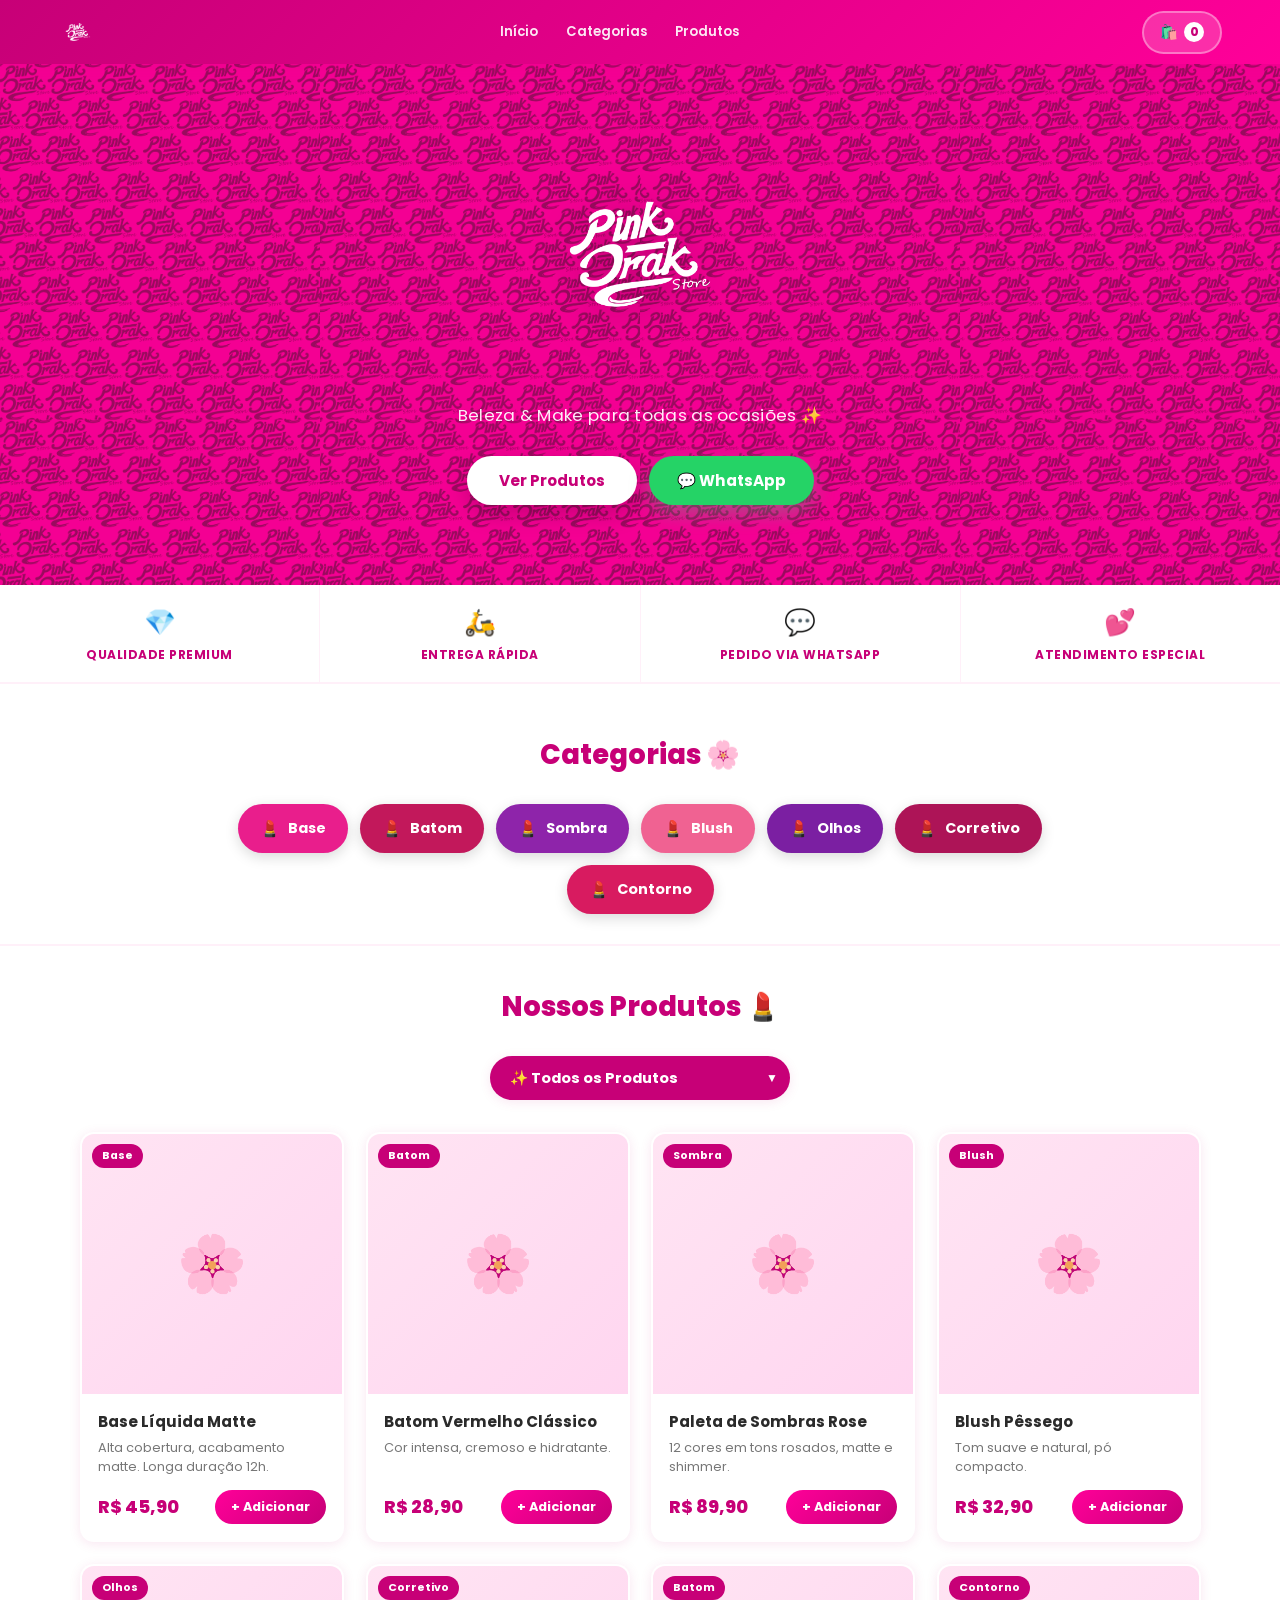
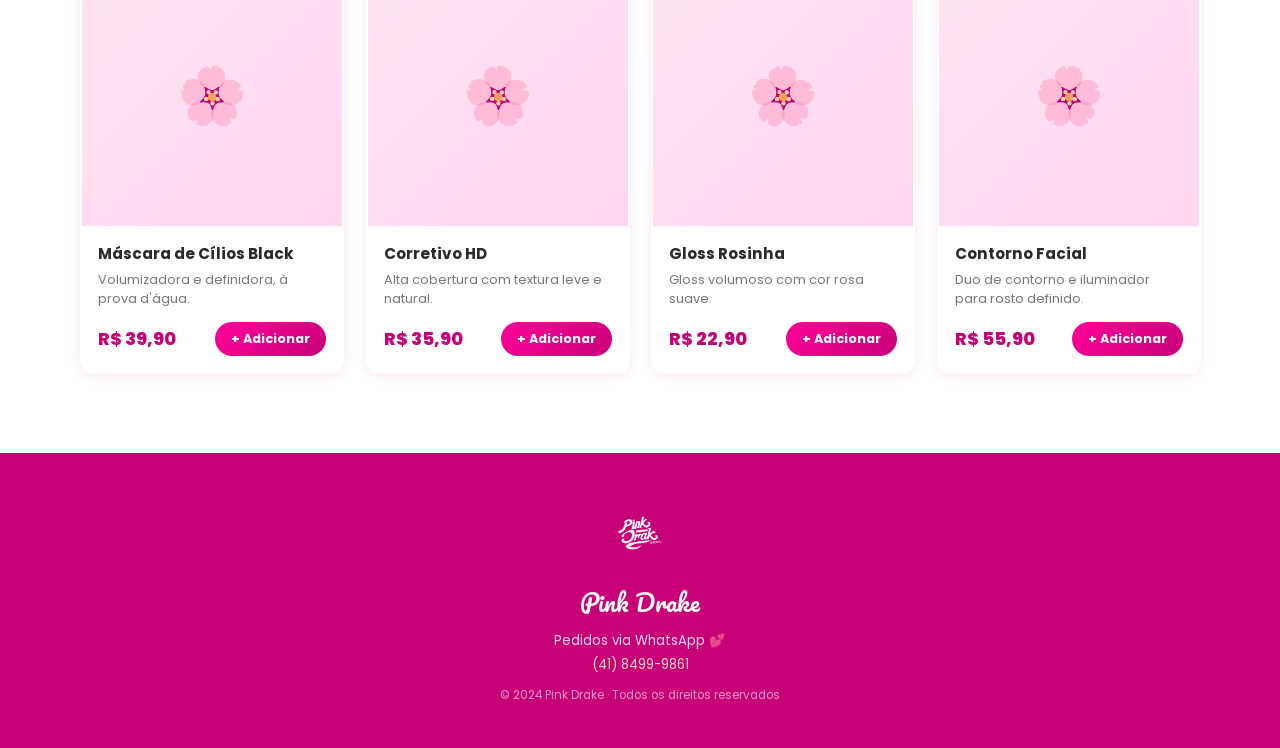
==== commit 0bcaa1dd: "Corrige bugs, adiciona home page e categorias visuais - BUGFIX: scroll do carrinho corrigido (iOS + " ====
--- a/index.html
+++ b/index.html
@@ -2,9 +2,14 @@
 <html lang="pt-BR">
 <head>
   <meta charset="UTF-8">
-  <meta name="viewport" content="width=device-width, initial-scale=1.0">
+  <meta name="viewport" content="width=device-width, initial-scale=1.0, viewport-fit=cover">
   <title>Pink Drake 💕</title>
   <meta name="description" content="Pink Drake – sua loja de maquiagem online. Pedidos via WhatsApp.">
+  <meta name="theme-color" content="#C70077">
+  <!-- Fonts preconnect para velocidade -->
+  <link rel="preconnect" href="https://fonts.googleapis.com">
+  <link rel="preconnect" href="https://fonts.gstatic.com" crossorigin>
+  <link href="https://fonts.googleapis.com/css2?family=Pacifico&family=Poppins:wght@400;600;700;800&display=swap" rel="stylesheet">
   <link rel="stylesheet" href="css/style.css">
 </head>
 <body>
@@ -12,32 +17,57 @@
   <!-- HEADER -->
   <header class="header" id="header">
     <div class="hinner">
-      <a href="index.html" class="logo-wrap">
+      <a href="#home" class="logo-wrap" onclick="scrollToHome()">
         <img src="img/logo-white.png" alt="Pink Drake" class="logo-img"
              onerror="this.style.display='none';document.querySelector('.logo-fallback').style.display='block'">
         <span class="logo-fallback" style="display:none">Pink Drake</span>
       </a>
+      <nav class="h-nav">
+        <a href="#home"       class="h-nav-link" onclick="scrollToHome()">Início</a>
+        <a href="#categories" class="h-nav-link" onclick="scrollToCats()">Categorias</a>
+        <a href="#products"   class="h-nav-link" onclick="scrollToProducts()">Produtos</a>
+      </nav>
       <div class="h-actions">
         <button class="btn-cart" onclick="toggleCart()">
-          🛍️ Carrinho
-          <span class="cart-badge" id="cartBadge">0</span>
+          🛍️ <span class="cart-badge" id="cartBadge">0</span>
         </button>
       </div>
     </div>
   </header>
 
-  <!-- HERO -->
-  <section class="hero">
+  <!-- HOME / HERO -->
+  <section class="hero" id="home">
     <div class="hero-content">
       <img src="img/logo-white.png" alt="Pink Drake" class="hero-logo-img"
            onerror="this.style.display='none';document.querySelector('.hero-logo-text').style.display='block'">
       <div class="hero-logo-text" style="display:none">Pink Drake</div>
       <p class="hero-sub">Beleza & Make para todas as ocasiões ✨</p>
-      <button class="btn-hero" onclick="scrollToProducts()">Ver Produtos</button>
+      <div class="hero-btns">
+        <button class="btn-hero" onclick="scrollToProducts()">Ver Produtos</button>
+        <a class="btn-hero-wa" href="https://wa.me/554184999861" target="_blank">💬 WhatsApp</a>
+      </div>
     </div>
   </section>
 
-  <!-- PRODUCTS -->
+  <!-- FEATURES STRIP -->
+  <div class="features-strip">
+    <div class="feat-item"><span>💎</span><p>Qualidade Premium</p></div>
+    <div class="feat-item"><span>🛵</span><p>Entrega Rápida</p></div>
+    <div class="feat-item"><span>💬</span><p>Pedido via WhatsApp</p></div>
+    <div class="feat-item"><span>💕</span><p>Atendimento Especial</p></div>
+  </div>
+
+  <!-- CATEGORIES SECTION -->
+  <section class="cats-section" id="categories">
+    <div class="container">
+      <h2 class="section-title">Categorias 🌸</h2>
+      <div class="cats-grid" id="catsGrid">
+        <!-- populated by JS -->
+      </div>
+    </div>
+  </section>
+
+  <!-- PRODUCTS SECTION -->
   <section class="products-section" id="products">
     <div class="container">
       <h2 class="section-title" id="catTitle">Nossos Produtos 💄</h2>
@@ -47,19 +77,19 @@
         </select>
         <span class="cat-arrow">▼</span>
       </div>
-      <div class="products-grid" id="productsGrid">
-        <!-- populated by JS -->
-      </div>
+      <div class="products-grid" id="productsGrid"></div>
     </div>
   </section>
 
   <!-- FOOTER -->
   <footer class="footer">
+    <img src="img/logo-white.png" alt="Pink Drake" class="footer-logo-img"
+         onerror="this.style.display='none'">
     <div class="footer-logo-text">Pink Drake</div>
     <p>Pedidos via WhatsApp 💕</p>
     <p><a href="https://wa.me/554184999861">(41) 8499-9861</a></p>
-    <p style="margin-top:12px;opacity:.65;font-size:.78rem">&copy; 2024 Pink Drake · Todos os direitos reservados</p>
-    <div class="footer-secret" onclick="footerSecret()" title=""></div>
+    <p class="footer-copy">&copy; 2024 Pink Drake · Todos os direitos reservados</p>
+    <div class="footer-secret" onclick="footerSecret()"></div>
   </footer>
 
   <!-- CART OVERLAY -->
@@ -93,7 +123,6 @@
         <button class="btn-close-modal" onclick="closeCheckout()">✕</button>
       </div>
       <div class="modal-body">
-
         <div class="fg">
           <label>Seu nome *</label>
           <input type="text" id="cName" placeholder="Como você se chama?" required>
@@ -102,43 +131,29 @@
           <label>Telefone (opcional)</label>
           <input type="tel" id="cPhone" placeholder="(41) 9 9999-9999">
         </div>
-
         <div class="fg">
           <label>Tipo de recebimento *</label>
           <div class="toggle-btns">
-            <button type="button" class="toggle-btn active" id="btnPickup" onclick="setDelivery('pickup')">
-              🏪 Retirada
-            </button>
-            <button type="button" class="toggle-btn" id="btnDelivery" onclick="setDelivery('delivery')">
-              🛵 Entrega
-            </button>
+            <button type="button" class="toggle-btn active" id="btnPickup" onclick="setDelivery('pickup')">🏪 Retirada</button>
+            <button type="button" class="toggle-btn"        id="btnDelivery" onclick="setDelivery('delivery')">🛵 Entrega</button>
           </div>
         </div>
-
         <div class="fg" id="addrGroup" style="display:none">
           <label>Endereço de entrega *</label>
           <textarea id="cAddr" rows="3" placeholder="Rua, número, bairro, cidade..."></textarea>
         </div>
-
         <div class="fg">
           <label>Observações (opcional)</label>
           <textarea id="cNotes" rows="2" placeholder="Alguma observação sobre o pedido?"></textarea>
         </div>
-
         <div class="order-summary">
           <h4>Resumo do Pedido</h4>
           <div id="sumItems"></div>
-          <div class="sum-total">
-            <span>Total:</span>
-            <strong id="sumTotal">R$ 0,00</strong>
-          </div>
+          <div class="sum-total"><span>Total:</span><strong id="sumTotal">R$ 0,00</strong></div>
         </div>
-
       </div>
       <div class="modal-foot">
-        <button class="btn-wa" onclick="sendWhatsApp()">
-          💬 Enviar Pedido no WhatsApp
-        </button>
+        <button class="btn-wa" onclick="sendWhatsApp()">💬 Enviar Pedido no WhatsApp</button>
       </div>
     </div>
   </div>
--- a/css/style.css
+++ b/css/style.css
@@ -1,41 +1,38 @@
 /* ===================================================
    Pink Drake — Global Stylesheet
    =================================================== */
-@import url('https://fonts.googleapis.com/css2?family=Pacifico&family=Poppins:wght@300;400;500;600;700;800&display=swap');
 
 :root {
-  --pink:       #FF0099;
-  --dpink:      #C70077;
-  --lpink:      #FF4DB8;
-  --pale:       #FFF0F9;
-  --white:      #FFFFFF;
-  --text:       #2a2a2a;
-  --muted:      #777;
-  --radius:     14px;
-  --radius-sm:  8px;
-  --shadow:     0 6px 28px rgba(200,0,119,.16);
-  --shadow-sm:  0 2px 12px rgba(200,0,119,.10);
-  --trans:      all .27s ease;
+  --pink:      #FF0099;
+  --dpink:     #C70077;
+  --lpink:     #FF4DB8;
+  --pale:      #FFF0F9;
+  --white:     #FFFFFF;
+  --text:      #2a2a2a;
+  --muted:     #777;
+  --radius:    14px;
+  --radius-sm: 8px;
+  --shadow:    0 6px 28px rgba(200,0,119,.18);
+  --shadow-sm: 0 2px 12px rgba(200,0,119,.10);
+  --trans:     all .25s ease;
 }
 
 *,*::before,*::after{box-sizing:border-box;margin:0;padding:0}
-html{scroll-behavior:smooth}
+html{scroll-behavior:smooth;-webkit-text-size-adjust:100%}
+
+/* Solid pink body — background-image only no hero para performance */
 body{
   font-family:'Poppins',sans-serif;
   font-size:15px;
   color:var(--text);
   background-color:var(--pink);
-  background-image:url('../img/bg-pattern.png');
-  background-repeat:repeat;
-  background-size:400px auto;
   overflow-x:hidden;
   min-height:100vh;
 }
 
 a{text-decoration:none;color:inherit}
-button{cursor:pointer;font-family:'Poppins',sans-serif}
+button{cursor:pointer;font-family:'Poppins',sans-serif;border:none}
 img{max-width:100%;display:block}
-
 .container{max-width:1200px;margin:0 auto;padding:0 20px}
 
 /* ── HEADER ── */
@@ -45,97 +42,135 @@
   box-shadow:var(--shadow-sm);
   transition:var(--trans);
 }
-.header.scrolled{background:rgba(199,0,119,.97);backdrop-filter:blur(8px)}
+.header.scrolled{background:rgba(199,0,119,.97);backdrop-filter:blur(8px);-webkit-backdrop-filter:blur(8px)}
 .hinner{
-  max-width:1200px;margin:0 auto;padding:0 20px;
-  display:flex;align-items:center;justify-content:space-between;
-  height:70px;
-}
-.logo-wrap{display:flex;align-items:center;gap:10px}
-.logo-img{height:48px;width:auto;object-fit:contain}
-.logo-fallback{
-  font-family:'Pacifico',cursive;font-size:1.5rem;color:#fff;
-  text-shadow:0 2px 8px rgba(0,0,0,.2);
-}
-.h-actions{display:flex;align-items:center;gap:12px}
+  max-width:1200px;margin:0 auto;padding:0 18px;
+  display:flex;align-items:center;justify-content:space-between;gap:12px;
+  height:64px;
+}
+.logo-wrap{display:flex;align-items:center;gap:10px;flex-shrink:0}
+.logo-img{height:44px;width:auto;object-fit:contain}
+.logo-fallback{font-family:'Pacifico',cursive;font-size:1.4rem;color:#fff;text-shadow:0 2px 8px rgba(0,0,0,.2)}
+
+/* Header nav */
+.h-nav{display:flex;gap:4px;align-items:center}
+.h-nav-link{
+  color:rgba(255,255,255,.9);font-size:.82rem;font-weight:600;
+  padding:6px 12px;border-radius:20px;transition:var(--trans);
+}
+.h-nav-link:hover{background:rgba(255,255,255,.18);color:#fff}
+
+.h-actions{display:flex;align-items:center;gap:10px;flex-shrink:0}
 .btn-cart{
-  position:relative;background:rgba(255,255,255,.15);border:2px solid rgba(255,255,255,.3);
-  color:#fff;padding:9px 14px;border-radius:30px;font-size:.9rem;
+  position:relative;
+  background:rgba(255,255,255,.18);border:2px solid rgba(255,255,255,.35);
+  color:#fff;padding:9px 16px;border-radius:30px;font-size:.9rem;
   display:flex;align-items:center;gap:6px;transition:var(--trans);
-}
-.btn-cart:hover{background:rgba(255,255,255,.28)}
+  font-weight:600;
+}
+.btn-cart:hover{background:rgba(255,255,255,.3)}
 .cart-badge{
-  position:absolute;top:-6px;right:-6px;
   background:#fff;color:var(--dpink);
-  font-size:.7rem;font-weight:700;
+  font-size:.72rem;font-weight:800;
   min-width:20px;height:20px;border-radius:50%;
-  display:flex;align-items:center;justify-content:center;
-}
-.btn-admin-link{
-  background:rgba(255,255,255,.15);border:2px solid rgba(255,255,255,.3);
-  color:#fff;padding:9px 14px;border-radius:30px;font-size:.85rem;transition:var(--trans);
-}
-.btn-admin-link:hover{background:rgba(255,255,255,.28)}
+  display:inline-flex;align-items:center;justify-content:center;
+}
 
 /* ── HERO ── */
 .hero{
-  min-height:480px;
+  min-height:520px;
   display:flex;align-items:center;justify-content:center;
-  padding:60px 20px;text-align:center;
-  position:relative;overflow:hidden;
-}
-.hero::before{
+  padding:60px 20px 80px;text-align:center;position:relative;overflow:hidden;
+  /* Background pattern apenas no hero */
+  background-color:var(--pink);
+  background-image:url('../img/bg-pattern.png');
+  background-repeat:repeat;
+  background-size:320px auto;
+}
+.hero::after{
   content:'';position:absolute;inset:0;
-  background:radial-gradient(ellipse at center,rgba(255,255,255,.12) 0%,transparent 70%);
+  background:rgba(199,0,119,.18);
 }
 .hero-content{position:relative;z-index:1}
-.hero-logo-img{height:210px;width:auto;max-width:90%;margin:0 auto 20px;object-fit:contain;filter:drop-shadow(0 4px 20px rgba(0,0,0,.3))}
+.hero-logo-img{
+  height:260px;width:auto;max-width:88%;margin:0 auto 18px;
+  object-fit:contain;filter:drop-shadow(0 6px 24px rgba(0,0,0,.3));
+}
 .hero-logo-text{
-  font-family:'Pacifico',cursive;font-size:3rem;color:#fff;
-  text-shadow:0 4px 20px rgba(0,0,0,.25);margin-bottom:20px;line-height:1.1;
-}
-.hero-logo-text small{display:block;font-size:1.3rem;opacity:.9}
-.hero-sub{color:rgba(255,255,255,.92);font-size:1.1rem;margin-bottom:30px;font-weight:300;letter-spacing:.5px}
+  font-family:'Pacifico',cursive;font-size:3.2rem;color:#fff;
+  text-shadow:0 4px 20px rgba(0,0,0,.3);margin-bottom:16px;
+}
+.hero-sub{color:rgba(255,255,255,.93);font-size:1.05rem;margin-bottom:28px;font-weight:400;letter-spacing:.3px}
+.hero-btns{display:flex;gap:12px;justify-content:center;flex-wrap:wrap}
 .btn-hero{
-  background:#fff;color:var(--dpink);font-weight:700;font-size:1rem;
-  padding:14px 36px;border:none;border-radius:30px;
+  background:#fff;color:var(--dpink);font-weight:700;font-size:.95rem;
+  padding:13px 32px;border-radius:30px;border:none;
   box-shadow:0 8px 24px rgba(0,0,0,.2);transition:var(--trans);
 }
 .btn-hero:hover{transform:translateY(-2px);box-shadow:0 12px 30px rgba(0,0,0,.25)}
+.btn-hero-wa{
+  background:#25D366;color:#fff;font-weight:700;font-size:.95rem;
+  padding:13px 28px;border-radius:30px;
+  box-shadow:0 8px 20px rgba(37,211,102,.35);transition:var(--trans);
+  display:inline-flex;align-items:center;gap:6px;
+}
+.btn-hero-wa:hover{transform:translateY(-2px);background:#1ebe5a}
+
+/* ── FEATURES STRIP ── */
+.features-strip{
+  background:#fff;display:flex;justify-content:center;flex-wrap:wrap;
+  gap:0;border-bottom:2px solid var(--pale);
+}
+.feat-item{
+  display:flex;flex-direction:column;align-items:center;gap:4px;
+  padding:18px 24px;flex:1;min-width:120px;text-align:center;
+  border-right:1px solid var(--pale);
+}
+.feat-item:last-child{border-right:none}
+.feat-item span{font-size:1.6rem}
+.feat-item p{font-size:.75rem;font-weight:700;color:var(--dpink);text-transform:uppercase;letter-spacing:.5px}
+
+/* ── CATEGORIES SECTION ── */
+.cats-section{background:#fff;padding:50px 0 10px}
+.section-title{text-align:center;font-size:1.7rem;font-weight:800;color:var(--dpink);margin-bottom:28px}
+.cats-grid{
+  display:flex;flex-wrap:wrap;gap:12px;justify-content:center;
+  padding:0 20px;max-width:900px;margin:0 auto 20px;
+}
+.cat-card{
+  display:flex;align-items:center;gap:8px;
+  background:var(--cc,var(--dpink));color:#fff;
+  padding:12px 22px;border-radius:30px;
+  font-size:.9rem;font-weight:700;
+  box-shadow:0 4px 14px rgba(0,0,0,.15);transition:var(--trans);
+  border:none;cursor:pointer;
+}
+.cat-card:hover{transform:translateY(-3px) scale(1.04);box-shadow:0 8px 20px rgba(0,0,0,.2)}
+.cc-icon{font-size:1rem}
 
 /* ── PRODUCTS SECTION ── */
 .products-section{
-  background:#fff;border-radius:30px 30px 0 0;
-  padding:50px 0 80px;margin-top:-20px;position:relative;z-index:2;
-}
-.section-title{text-align:center;font-size:1.8rem;font-weight:800;color:var(--dpink);margin-bottom:30px}
+  background:#fff;border-top:2px solid var(--pale);
+  padding:40px 0 80px;
+}
 
 /* Category dropdown */
-.cat-dropdown-wrap{
-  position:relative;max-width:360px;margin:0 auto 36px;padding:0 20px;
-}
+.cat-dropdown-wrap{position:relative;max-width:340px;margin:0 auto 32px;padding:0 20px}
 .cat-dropdown-wrap select{
-  width:100%;appearance:none;-webkit-appearance:none;
+  width:100%;-webkit-appearance:none;appearance:none;
   background:var(--dpink);color:#fff;
-  padding:13px 48px 13px 22px;
-  border:none;border-radius:30px;
-  font-size:.95rem;font-weight:700;font-family:'Poppins',sans-serif;
-  cursor:pointer;box-shadow:var(--shadow-sm);transition:var(--trans);
-  outline:none;
+  padding:12px 44px 12px 20px;border:none;border-radius:30px;
+  font-size:.92rem;font-weight:700;font-family:'Poppins',sans-serif;
+  cursor:pointer;box-shadow:var(--shadow-sm);outline:none;transition:var(--trans);
 }
 .cat-dropdown-wrap select:hover{background:var(--pink)}
 .cat-dropdown-wrap select option{background:#fff;color:var(--text);font-weight:500}
-.cat-arrow{
-  position:absolute;right:34px;top:50%;transform:translateY(-50%);
-  color:#fff;font-size:.8rem;pointer-events:none;font-weight:700;
-}
+.cat-arrow{position:absolute;right:32px;top:50%;transform:translateY(-50%);color:#fff;font-size:.75rem;pointer-events:none;font-weight:700}
 
 /* Products grid */
 .products-grid{
-  display:grid;
-  grid-template-columns:repeat(auto-fill,minmax(240px,1fr));
-  gap:24px;padding:0 20px;
-  max-width:1200px;margin:0 auto;
+  display:grid;grid-template-columns:repeat(auto-fill,minmax(230px,1fr));
+  gap:22px;padding:0 20px;max-width:1200px;margin:0 auto;
 }
 .no-products{text-align:center;color:var(--muted);padding:40px;grid-column:1/-1}
 
@@ -143,169 +178,149 @@
   background:#fff;border-radius:var(--radius);
   box-shadow:var(--shadow-sm);overflow:hidden;
   transition:var(--trans);border:2px solid transparent;
+  contain:content;
 }
 .product-card:hover{transform:translateY(-4px);box-shadow:var(--shadow);border-color:var(--lpink)}
-
 .product-img{position:relative;aspect-ratio:1;overflow:hidden;background:var(--pale)}
-.product-img img{width:100%;height:100%;object-fit:cover;transition:var(--trans)}
+.product-img img{width:100%;height:100%;object-fit:cover;transition:transform .3s ease}
 .product-card:hover .product-img img{transform:scale(1.06)}
-.img-ph{
-  width:100%;height:100%;display:flex;align-items:center;justify-content:center;
-  font-size:3.5rem;background:linear-gradient(135deg,#ffe4f3,#ffd6f0);
-}
-.p-cat{
-  position:absolute;top:10px;left:10px;
-  background:var(--dpink);color:#fff;
-  font-size:.7rem;font-weight:600;padding:4px 10px;border-radius:20px;
-}
-.p-info{padding:18px}
-.p-info h3{font-size:1rem;font-weight:700;margin-bottom:6px;color:var(--text)}
-.p-desc{font-size:.82rem;color:var(--muted);line-height:1.5;margin-bottom:14px;min-height:48px}
+.img-ph{width:100%;height:100%;display:flex;align-items:center;justify-content:center;font-size:3.5rem;background:linear-gradient(135deg,#ffe4f3,#ffd6f0)}
+.p-cat{position:absolute;top:10px;left:10px;background:var(--dpink);color:#fff;font-size:.68rem;font-weight:700;padding:4px 10px;border-radius:20px}
+.p-info{padding:16px}
+.p-info h3{font-size:.95rem;font-weight:700;margin-bottom:5px;color:var(--text)}
+.p-desc{font-size:.8rem;color:var(--muted);line-height:1.5;margin-bottom:12px;min-height:40px}
 .p-bottom{display:flex;align-items:center;justify-content:space-between;flex-wrap:wrap;gap:8px}
-.p-price{font-size:1.15rem;font-weight:800;color:var(--dpink)}
+.p-price{font-size:1.1rem;font-weight:800;color:var(--dpink)}
 .btn-add{
   background:linear-gradient(135deg,var(--pink),var(--dpink));
-  color:#fff;border:none;padding:8px 16px;
-  border-radius:24px;font-size:.82rem;font-weight:600;transition:var(--trans);
-}
-.btn-add:hover{transform:scale(1.05);box-shadow:0 4px 14px rgba(200,0,119,.3)}
+  color:#fff;padding:8px 16px;border-radius:24px;font-size:.8rem;font-weight:700;transition:var(--trans);
+}
+.btn-add:hover{transform:scale(1.06);box-shadow:0 4px 14px rgba(200,0,119,.3)}
 .btn-add.added{background:linear-gradient(135deg,#2ecc71,#27ae60)}
 
-/* ── CART SIDEBAR ── */
-.cart-overlay{
-  position:fixed;inset:0;background:rgba(0,0,0,.5);
-  z-index:1000;opacity:0;pointer-events:none;transition:var(--trans);
-}
+/* ── CART ── */
+.cart-overlay{position:fixed;inset:0;background:rgba(0,0,0,.5);z-index:1000;opacity:0;pointer-events:none;transition:opacity .25s ease}
 .cart-overlay.open{opacity:1;pointer-events:all}
 .cart-side{
-  position:fixed;top:0;right:-400px;width:380px;max-width:100vw;
-  height:100vh;background:#fff;z-index:1001;
-  display:flex;flex-direction:column;transition:var(--trans);
+  position:fixed;top:0;right:-420px;width:380px;max-width:100vw;
+  height:100%;height:100dvh;
+  background:#fff;z-index:1001;
+  display:flex;flex-direction:column;transition:right .3s cubic-bezier(.4,0,.2,1);
   box-shadow:-8px 0 30px rgba(0,0,0,.15);
 }
 .cart-side.open{right:0}
 .cart-head{
-  padding:20px;border-bottom:2px solid var(--pale);
+  padding:18px 20px;flex-shrink:0;
+  background:linear-gradient(135deg,var(--dpink),var(--pink));color:#fff;
   display:flex;align-items:center;justify-content:space-between;
-  background:linear-gradient(135deg,var(--dpink),var(--pink));color:#fff;
-}
-.cart-head h3{font-size:1.1rem;font-weight:700}
-.btn-close-cart{background:rgba(255,255,255,.2);border:none;color:#fff;width:34px;height:34px;border-radius:50%;font-size:1rem}
-.cart-items{flex:1;overflow-y:auto;padding:16px}
+}
+.cart-head h3{font-size:1rem;font-weight:700}
+.btn-close-cart{background:rgba(255,255,255,.2);border:none;color:#fff;width:32px;height:32px;border-radius:50%;font-size:.95rem;cursor:pointer}
+
+/* ← CART SCROLL FIX */
+.cart-items{
+  flex:1;overflow-y:auto;
+  -webkit-overflow-scrolling:touch;
+  overscroll-behavior:contain;
+  padding:14px;
+}
 .cart-empty{text-align:center;color:var(--muted);padding:40px 20px}
-.cart-empty span{font-size:3rem;display:block;margin-bottom:12px}
-.cart-item{
-  display:flex;align-items:center;gap:12px;
-  padding:12px;background:var(--pale);border-radius:var(--radius-sm);margin-bottom:10px;
-}
-.ci-img{width:50px;height:50px;border-radius:8px;overflow:hidden;flex-shrink:0;background:#ffd6f0;display:flex;align-items:center;justify-content:center;font-size:1.5rem}
+.cart-empty span{font-size:3rem;display:block;margin-bottom:10px}
+.cart-item{display:flex;align-items:center;gap:10px;padding:10px;background:var(--pale);border-radius:var(--radius-sm);margin-bottom:8px}
+.ci-img{width:48px;height:48px;border-radius:8px;overflow:hidden;flex-shrink:0;background:#ffd6f0;display:flex;align-items:center;justify-content:center;font-size:1.4rem}
 .ci-img img{width:100%;height:100%;object-fit:cover}
 .ci-info{flex:1;min-width:0}
-.ci-name{font-size:.85rem;font-weight:600;white-space:nowrap;overflow:hidden;text-overflow:ellipsis}
-.ci-price{font-size:.82rem;color:var(--dpink);font-weight:700}
+.ci-name{font-size:.82rem;font-weight:600;white-space:nowrap;overflow:hidden;text-overflow:ellipsis}
+.ci-price{font-size:.8rem;color:var(--dpink);font-weight:700}
 .ci-qty{display:flex;align-items:center;gap:6px}
-.ci-qty button{
-  width:26px;height:26px;border-radius:50%;
-  border:2px solid var(--pink);background:#fff;color:var(--dpink);
-  font-size:1rem;line-height:1;font-weight:700;transition:var(--trans);
-}
+.ci-qty button{width:26px;height:26px;border-radius:50%;border:2px solid var(--pink);background:#fff;color:var(--dpink);font-size:1rem;font-weight:700;line-height:1;cursor:pointer;transition:var(--trans)}
 .ci-qty button:hover{background:var(--pink);color:#fff}
-.ci-qty span{font-size:.9rem;font-weight:700;min-width:20px;text-align:center}
-.ci-remove{background:none;border:none;color:#ccc;font-size:.85rem;flex-shrink:0;transition:var(--trans)}
+.ci-qty span{font-size:.9rem;font-weight:700;min-width:18px;text-align:center}
+.ci-remove{background:none;border:none;color:#ccc;font-size:.82rem;cursor:pointer;transition:var(--trans);flex-shrink:0}
 .ci-remove:hover{color:#e74c3c}
-.cart-footer{padding:16px 20px;border-top:2px solid var(--pale)}
-.cart-total{display:flex;justify-content:space-between;font-size:1.1rem;margin-bottom:14px}
-.cart-total strong{color:var(--dpink);font-size:1.25rem}
+.cart-footer{padding:14px 18px;border-top:2px solid var(--pale);flex-shrink:0}
+.cart-total{display:flex;justify-content:space-between;font-size:1.05rem;margin-bottom:12px}
+.cart-total strong{color:var(--dpink);font-size:1.2rem}
 .btn-checkout{
-  width:100%;padding:14px;background:linear-gradient(135deg,#25D366,#128C7E);
-  color:#fff;border:none;border-radius:30px;font-size:1rem;font-weight:700;
-  display:flex;align-items:center;justify-content:center;gap:8px;transition:var(--trans);
-}
-.btn-checkout:hover{transform:translateY(-2px);box-shadow:0 8px 20px rgba(18,140,126,.35)}
+  width:100%;padding:13px;background:linear-gradient(135deg,#25D366,#128C7E);
+  color:#fff;border:none;border-radius:30px;font-size:.95rem;font-weight:700;
+  display:flex;align-items:center;justify-content:center;gap:8px;cursor:pointer;transition:var(--trans);
+}
+.btn-checkout:hover{opacity:.9;transform:translateY(-1px)}
 
 /* ── CHECKOUT MODAL ── */
 .modal-overlay{
-  position:fixed;inset:0;background:rgba(0,0,0,.55);
-  z-index:1100;display:flex;align-items:center;justify-content:center;
-  padding:16px;opacity:0;pointer-events:none;transition:var(--trans);
+  position:fixed;inset:0;background:rgba(0,0,0,.55);z-index:1100;
+  display:flex;align-items:center;justify-content:center;padding:16px;
+  opacity:0;pointer-events:none;transition:opacity .25s ease;
 }
 .modal-overlay.open{opacity:1;pointer-events:all}
 .modal{
-  background:#fff;border-radius:20px;width:100%;max-width:520px;
-  max-height:90vh;overflow:hidden;display:flex;flex-direction:column;
+  background:#fff;border-radius:20px;width:100%;max-width:500px;
+  max-height:90dvh;overflow:hidden;display:flex;flex-direction:column;
   box-shadow:0 20px 60px rgba(0,0,0,.25);
 }
 .modal-head{
-  padding:22px 24px;
+  padding:20px 22px;flex-shrink:0;
   background:linear-gradient(135deg,var(--dpink),var(--pink));color:#fff;
-  display:flex;align-items:center;justify-content:space-between;flex-shrink:0;
-}
-.modal-head h3{font-size:1.15rem;font-weight:700}
-.btn-close-modal{background:rgba(255,255,255,.2);border:none;color:#fff;width:32px;height:32px;border-radius:50%;font-size:.9rem}
-.modal-body{overflow-y:auto;padding:24px}
-.modal-foot{padding:16px 24px;border-top:2px solid var(--pale);flex-shrink:0}
+  display:flex;align-items:center;justify-content:space-between;
+}
+.modal-head h3{font-size:1.05rem;font-weight:700}
+.btn-close-modal{background:rgba(255,255,255,.2);border:none;color:#fff;width:30px;height:30px;border-radius:50%;font-size:.85rem;cursor:pointer}
+.modal-body{overflow-y:auto;-webkit-overflow-scrolling:touch;padding:20px}
+.modal-foot{padding:14px 20px;border-top:2px solid var(--pale);flex-shrink:0}
 
 /* Form */
-.fg{margin-bottom:18px}
-.fg label{display:block;font-weight:600;font-size:.88rem;margin-bottom:6px;color:var(--text)}
+.fg{margin-bottom:16px}
+.fg label{display:block;font-weight:600;font-size:.85rem;margin-bottom:5px;color:var(--text)}
 .fg input,.fg textarea,.fg select{
-  width:100%;padding:11px 14px;
-  border:2px solid #eee;border-radius:var(--radius-sm);
-  font-size:.9rem;font-family:'Poppins',sans-serif;
-  transition:var(--trans);outline:none;
-}
-.fg input:focus,.fg textarea:focus,.fg select:focus{border-color:var(--pink);box-shadow:0 0 0 3px rgba(255,0,153,.08)}
+  width:100%;padding:10px 14px;border:2px solid #eee;border-radius:var(--radius-sm);
+  font-size:.88rem;font-family:'Poppins',sans-serif;outline:none;transition:var(--trans);
+}
+.fg input:focus,.fg textarea:focus{border-color:var(--pink);box-shadow:0 0 0 3px rgba(255,0,153,.07)}
 .fg textarea{resize:vertical}
-
 .toggle-btns{display:flex;gap:10px;margin-top:6px}
 .toggle-btn{
-  flex:1;padding:10px;border-radius:var(--radius-sm);
-  border:2px solid #eee;background:#fff;
-  font-size:.88rem;font-weight:600;color:var(--muted);transition:var(--trans);
+  flex:1;padding:10px;border-radius:var(--radius-sm);border:2px solid #eee;
+  background:#fff;font-size:.86rem;font-weight:600;color:var(--muted);transition:var(--trans);cursor:pointer;
 }
 .toggle-btn.active{background:var(--pale);border-color:var(--dpink);color:var(--dpink)}
-
-.order-summary{background:var(--pale);border-radius:var(--radius-sm);padding:16px;margin-top:4px}
-.order-summary h4{font-size:.9rem;font-weight:700;color:var(--dpink);margin-bottom:12px}
-.sum-row{display:flex;justify-content:space-between;font-size:.85rem;padding:4px 0;border-bottom:1px dashed #f0c0e0}
-.sum-row:last-child{border:none}
-.sum-total{display:flex;justify-content:space-between;font-weight:800;margin-top:10px;font-size:1rem;color:var(--dpink)}
-
+.order-summary{background:var(--pale);border-radius:var(--radius-sm);padding:14px;margin-top:4px}
+.order-summary h4{font-size:.88rem;font-weight:700;color:var(--dpink);margin-bottom:10px}
+.sum-row{display:flex;justify-content:space-between;font-size:.82rem;padding:3px 0;border-bottom:1px dashed #f0c0e0}
+.sum-total{display:flex;justify-content:space-between;font-weight:800;margin-top:8px;font-size:.95rem;color:var(--dpink)}
 .btn-wa{
-  width:100%;padding:14px;
-  background:linear-gradient(135deg,#25D366,#128C7E);
-  color:#fff;border:none;border-radius:30px;font-size:1rem;font-weight:700;
-  display:flex;align-items:center;justify-content:center;gap:8px;transition:var(--trans);
-}
-.btn-wa:hover{transform:translateY(-2px);box-shadow:0 8px 20px rgba(18,140,126,.35)}
+  width:100%;padding:13px;background:linear-gradient(135deg,#25D366,#128C7E);
+  color:#fff;border:none;border-radius:30px;font-size:.95rem;font-weight:700;
+  cursor:pointer;transition:var(--trans);
+}
+.btn-wa:hover{opacity:.9}
 
 /* ── SUCCESS TOAST ── */
 .success-toast{
   position:fixed;bottom:24px;left:50%;transform:translateX(-50%);
   background:#fff;border-radius:16px;box-shadow:0 8px 30px rgba(0,0,0,.18);
-  padding:18px 24px;display:flex;gap:14px;align-items:center;
-  z-index:9999;max-width:380px;width:90%;
-  border-left:5px solid var(--dpink);
-  animation:slideUp .4s ease;
-}
-.success-toast span{font-size:2rem}
-.success-toast strong{display:block;font-size:.95rem;color:var(--dpink)}
-.success-toast p{font-size:.83rem;color:var(--muted)}
-@keyframes slideUp{from{opacity:0;transform:translateX(-50%) translateY(20px)} to{opacity:1;transform:translateX(-50%) translateY(0)}}
+  padding:16px 22px;display:flex;gap:12px;align-items:center;
+  z-index:9999;max-width:360px;width:90%;border-left:5px solid var(--dpink);
+  animation:slideUp .35s ease;
+}
+.success-toast span{font-size:1.8rem}
+.success-toast strong{display:block;font-size:.9rem;color:var(--dpink)}
+.success-toast p{font-size:.8rem;color:var(--muted)}
+@keyframes slideUp{from{opacity:0;transform:translateX(-50%) translateY(16px)} to{opacity:1;transform:translateX(-50%) translateY(0)}}
 
 /* ── FOOTER ── */
 .footer{
   background:var(--dpink);color:#fff;
-  text-align:center;padding:40px 20px 0;margin-top:0;
-}
-.footer-logo-text{font-family:'Pacifico',cursive;font-size:1.6rem;margin-bottom:8px}
-.footer p{font-size:.85rem;opacity:.85;margin:4px 0}
-.footer a{color:#ffc;text-decoration:none}
+  text-align:center;padding:40px 20px 0;
+}
+.footer-logo-img{height:80px;width:auto;margin:0 auto 8px;object-fit:contain;filter:brightness(0) invert(1)}
+.footer-logo-text{font-family:'Pacifico',cursive;font-size:1.5rem;margin-bottom:8px}
+.footer p{font-size:.83rem;opacity:.85;margin:4px 0}
+.footer a{color:#ffc}
 .footer a:hover{text-decoration:underline}
-.footer-secret{height:36px;cursor:default;user-select:none;-webkit-user-select:none}
-
-/* Category page title */
-#catTitle{transition:var(--trans)}
+.footer-copy{opacity:.6 !important;font-size:.74rem !important;margin-top:12px !important}
+.footer-secret{height:36px;cursor:default;user-select:none;-webkit-user-select:none;margin-top:8px}
 
 /* =====================================================
    ADMIN PANEL
@@ -313,29 +328,26 @@
 .admin-body{
   font-family:'Poppins',sans-serif;
   background:#f7f7fc;min-height:100vh;
-  display:flex;flex-direction:column;
-  color:var(--text);
+  display:flex;flex-direction:column;color:var(--text);
 }
 
 /* Login */
 #loginScreen{
   display:flex;align-items:center;justify-content:center;
   min-height:100vh;
-  background:linear-gradient(135deg,var(--dpink),var(--pink));
-  padding:20px;
+  background:linear-gradient(135deg,var(--dpink),var(--pink));padding:20px;
 }
 .login-card{
-  background:#fff;border-radius:20px;padding:44px 36px;
-  width:100%;max-width:380px;text-align:center;
+  background:#fff;border-radius:20px;padding:44px 34px;
+  width:100%;max-width:370px;text-align:center;
   box-shadow:0 20px 60px rgba(0,0,0,.25);
 }
 .login-logo-text{font-family:'Pacifico',cursive;font-size:1.8rem;color:var(--dpink);margin-bottom:6px}
-.login-sub{color:var(--muted);font-size:.85rem;margin-bottom:28px}
+.login-sub{color:var(--muted);font-size:.83rem;margin-bottom:26px}
 .pwd-wrap{position:relative;margin-bottom:14px}
 .pwd-wrap input{
-  width:100%;padding:13px 48px 13px 16px;border:2px solid #eee;border-radius:var(--radius-sm);
-  font-size:.95rem;font-family:'Poppins',sans-serif;outline:none;
-  transition:var(--trans);
+  width:100%;padding:13px 46px 13px 16px;border:2px solid #eee;border-radius:var(--radius-sm);
+  font-size:.92rem;font-family:'Poppins',sans-serif;outline:none;transition:var(--trans);
 }
 .pwd-wrap input:focus{border-color:var(--pink)}
 .btn-eye{
@@ -347,217 +359,153 @@
 .btn-login{
   width:100%;padding:13px;
   background:linear-gradient(135deg,var(--dpink),var(--pink));
-  color:#fff;border:none;border-radius:30px;font-size:1rem;font-weight:700;transition:var(--trans);
+  color:#fff;border:none;border-radius:30px;font-size:.95rem;font-weight:700;cursor:pointer;transition:var(--trans);
 }
 .btn-login:hover{opacity:.9}
-.login-hint{color:var(--muted);font-size:.78rem;margin-top:12px}
-#loginErr{background:#ffe0e0;color:#c00;border-radius:8px;padding:8px;margin-top:10px;font-size:.85rem;display:none}
+#loginErr{background:#ffe0e0;color:#c00;border-radius:8px;padding:8px;margin-top:10px;font-size:.82rem;display:none}
 
 /* App shell */
 #adminApp{display:flex;min-height:100vh}
-
-/* Sidebar */
 .sidebar{
   width:240px;flex-shrink:0;
   background:linear-gradient(180deg,var(--dpink) 0%,#a00060 100%);
-  display:flex;flex-direction:column;
-  min-height:100vh;position:sticky;top:0;height:100vh;overflow-y:auto;
-}
-.sb-logo{
-  padding:24px 20px 20px;
-  font-family:'Pacifico',cursive;font-size:1.2rem;color:#fff;
-  border-bottom:1px solid rgba(255,255,255,.15);
-}
-.sb-logo small{display:block;font-family:'Poppins',sans-serif;font-size:.72rem;opacity:.8;font-weight:400}
-.sb-nav{flex:1;padding:16px 12px}
+  display:flex;flex-direction:column;min-height:100vh;
+  position:sticky;top:0;height:100vh;overflow-y:auto;
+}
+.sb-logo{padding:22px 20px 18px;font-family:'Pacifico',cursive;font-size:1.15rem;color:#fff;border-bottom:1px solid rgba(255,255,255,.15)}
+.sb-logo small{display:block;font-family:'Poppins',sans-serif;font-size:.7rem;opacity:.8;font-weight:400}
+.sb-nav{flex:1;padding:14px 10px}
 .nav-item{
-  display:flex;align-items:center;gap:10px;
-  width:100%;padding:12px 14px;border-radius:10px;border:none;
-  background:transparent;color:rgba(255,255,255,.8);
-  font-size:.9rem;font-weight:500;text-align:left;
-  margin-bottom:4px;transition:var(--trans);cursor:pointer;
+  display:flex;align-items:center;gap:10px;width:100%;padding:11px 14px;border-radius:10px;
+  background:transparent;color:rgba(255,255,255,.8);font-size:.88rem;font-weight:500;
+  text-align:left;margin-bottom:4px;transition:var(--trans);cursor:pointer;border:none;
 }
 .nav-item:hover,.nav-item.active{background:rgba(255,255,255,.18);color:#fff}
-.nav-item .ni-icon{font-size:1.1rem;width:24px;text-align:center}
-.sb-bottom{padding:16px 12px;border-top:1px solid rgba(255,255,255,.15)}
+.ni-icon{font-size:1.05rem;width:22px;text-align:center}
+.sb-bottom{padding:14px 10px;border-top:1px solid rgba(255,255,255,.15)}
 .btn-logout{
   display:flex;align-items:center;gap:8px;width:100%;
   padding:10px 14px;border-radius:10px;border:none;
   background:rgba(255,255,255,.1);color:rgba(255,255,255,.85);
-  font-size:.88rem;cursor:pointer;transition:var(--trans);
+  font-size:.85rem;cursor:pointer;transition:var(--trans);
 }
 .btn-logout:hover{background:rgba(255,100,100,.3);color:#fff}
 
-/* Main */
-.admin-main{
-  flex:1;min-width:0;
-  display:flex;flex-direction:column;
-  overflow-x:hidden;
-}
+.admin-main{flex:1;min-width:0;display:flex;flex-direction:column;overflow-x:hidden}
 .mob-header{
-  display:none;
-  background:linear-gradient(135deg,var(--dpink),var(--pink));
-  padding:14px 20px;align-items:center;gap:14px;
+  display:none;background:linear-gradient(135deg,var(--dpink),var(--pink));
+  padding:13px 18px;align-items:center;gap:14px;
   position:sticky;top:0;z-index:800;
 }
-.btn-menu{background:none;border:none;color:#fff;font-size:1.3rem;line-height:1}
-.mob-title{color:#fff;font-size:1.05rem;font-weight:700}
-
-.admin-section{padding:28px 28px 60px}
+.btn-menu{background:none;border:none;color:#fff;font-size:1.3rem;line-height:1;cursor:pointer}
+.mob-title{color:#fff;font-size:1rem;font-weight:700}
+.admin-section{padding:26px 24px 60px}
 
 /* Stats */
-.stats-grid{
-  display:grid;
-  grid-template-columns:repeat(auto-fill,minmax(180px,1fr));
-  gap:16px;margin-bottom:30px;
-}
-.stat-card{
-  background:#fff;border-radius:var(--radius);padding:22px 20px;
-  box-shadow:var(--shadow-sm);border-left:4px solid var(--pink);
-}
-.stat-card h4{font-size:.8rem;font-weight:600;color:var(--muted);text-transform:uppercase;letter-spacing:.5px;margin-bottom:8px}
-.stat-card p{font-size:1.7rem;font-weight:800;color:var(--dpink)}
-
-/* Recent sales */
-.card-box{background:#fff;border-radius:var(--radius);padding:22px;box-shadow:var(--shadow-sm)}
-.card-box h3{font-size:1rem;font-weight:700;margin-bottom:16px;color:var(--dpink)}
-.recent-row{
-  display:flex;justify-content:space-between;align-items:center;flex-wrap:wrap;gap:8px;
-  padding:12px;background:var(--pale);border-radius:var(--radius-sm);margin-bottom:8px;
-}
+.stats-grid{display:grid;grid-template-columns:repeat(auto-fill,minmax(170px,1fr));gap:14px;margin-bottom:26px}
+.stat-card{background:#fff;border-radius:var(--radius);padding:20px;box-shadow:var(--shadow-sm);border-left:4px solid var(--pink)}
+.stat-card h4{font-size:.75rem;font-weight:700;color:var(--muted);text-transform:uppercase;letter-spacing:.5px;margin-bottom:6px}
+.stat-card p{font-size:1.6rem;font-weight:800;color:var(--dpink)}
+.card-box{background:#fff;border-radius:var(--radius);padding:20px;box-shadow:var(--shadow-sm)}
+.card-box h3{font-size:.95rem;font-weight:700;margin-bottom:14px;color:var(--dpink)}
+.recent-row{display:flex;justify-content:space-between;align-items:center;flex-wrap:wrap;gap:8px;padding:10px;background:var(--pale);border-radius:var(--radius-sm);margin-bottom:7px}
 .rr-left,.rr-right{display:flex;align-items:center;gap:8px;flex-wrap:wrap}
-.rr-date{font-size:.78rem;color:var(--muted)}
+.rr-date{font-size:.76rem;color:var(--muted)}
 .rr-val{color:var(--dpink)}
 
 /* Badges */
-.badge{display:inline-block;padding:3px 10px;border-radius:20px;font-size:.72rem;font-weight:600}
+.badge{display:inline-block;padding:3px 10px;border-radius:20px;font-size:.7rem;font-weight:600}
 .b-delivery{background:#e8f5e9;color:#2e7d32}
 .b-pickup{background:#e3f2fd;color:#1565c0}
 .b-ch{background:#fce4ec;color:var(--dpink)}
 .b-on{background:#e8f5e9;color:#2e7d32}
 .b-off{background:#fafafa;color:#999;border:1px solid #ddd}
 
-/* Section header */
-.sec-head{display:flex;align-items:center;justify-content:space-between;flex-wrap:wrap;gap:12px;margin-bottom:22px}
-.sec-head h2{font-size:1.4rem;font-weight:800;color:var(--text)}
-.sec-head-actions{display:flex;gap:10px;flex-wrap:wrap}
-
-/* Buttons */
-.btn-primary{
-  background:linear-gradient(135deg,var(--dpink),var(--pink));color:#fff;
-  border:none;padding:10px 20px;border-radius:24px;font-size:.88rem;font-weight:600;transition:var(--trans);
-}
+.sec-head{display:flex;align-items:center;justify-content:space-between;flex-wrap:wrap;gap:12px;margin-bottom:20px}
+.sec-head h2{font-size:1.3rem;font-weight:800;color:var(--text)}
+.sec-head-actions{display:flex;gap:8px;flex-wrap:wrap}
+
+.btn-primary{background:linear-gradient(135deg,var(--dpink),var(--pink));color:#fff;border:none;padding:10px 18px;border-radius:24px;font-size:.85rem;font-weight:600;cursor:pointer;transition:var(--trans)}
 .btn-primary:hover{opacity:.88;transform:translateY(-1px)}
-.btn-secondary{
-  background:#f0f0f5;color:var(--text);border:none;
-  padding:10px 20px;border-radius:24px;font-size:.88rem;font-weight:600;transition:var(--trans);
-}
+.btn-secondary{background:#f0f0f5;color:var(--text);border:none;padding:10px 18px;border-radius:24px;font-size:.85rem;font-weight:600;cursor:pointer;transition:var(--trans)}
 .btn-secondary:hover{background:#e2e2ef}
 .btn-secondary:disabled{opacity:.5;cursor:not-allowed}
-.btn-insta{
-  background:linear-gradient(135deg,#833ab4,#fd1d1d,#fcb045);color:#fff;
-  border:none;padding:10px 20px;border-radius:24px;font-size:.88rem;font-weight:600;transition:var(--trans);
-}
+.btn-insta{background:linear-gradient(135deg,#833ab4,#fd1d1d,#fcb045);color:#fff;border:none;padding:10px 18px;border-radius:24px;font-size:.85rem;font-weight:600;cursor:pointer;transition:var(--trans)}
 .btn-insta:hover{opacity:.88}
 
 /* Filters */
-.filters-bar{
-  display:flex;flex-wrap:wrap;gap:10px;margin-bottom:16px;
-}
+.filters-bar{display:flex;flex-wrap:wrap;gap:10px;margin-bottom:14px}
 .filters-bar input,.filters-bar select{
   padding:9px 14px;border:2px solid #eee;border-radius:24px;
-  font-size:.85rem;font-family:'Poppins',sans-serif;outline:none;
+  font-size:.83rem;font-family:'Poppins',sans-serif;outline:none;
   transition:var(--trans);background:#fff;
 }
-.filters-bar input{flex:1;min-width:180px}
+.filters-bar input{flex:1;min-width:160px}
 .filters-bar input:focus,.filters-bar select:focus{border-color:var(--pink)}
-#salesCount{font-size:.83rem;color:var(--muted);margin-bottom:12px}
 
 /* Table */
 .tbl-wrap{overflow-x:auto;border-radius:var(--radius);box-shadow:var(--shadow-sm)}
 .admin-table{width:100%;border-collapse:collapse;background:#fff}
-.admin-table th{
-  background:linear-gradient(135deg,var(--dpink),var(--pink));
-  color:#fff;padding:12px 16px;text-align:left;font-size:.82rem;font-weight:600;white-space:nowrap;
-}
-.admin-table td{padding:12px 16px;border-bottom:1px solid #f0f0f5;font-size:.85rem;vertical-align:middle}
+.admin-table th{background:linear-gradient(135deg,var(--dpink),var(--pink));color:#fff;padding:11px 14px;text-align:left;font-size:.8rem;font-weight:600;white-space:nowrap}
+.admin-table td{padding:11px 14px;border-bottom:1px solid #f0f0f5;font-size:.83rem;vertical-align:middle}
 .admin-table tr:last-child td{border:none}
 .admin-table tr:hover td{background:#fdf5fb}
-.row-off td{opacity:.55}
-.items-cell{max-width:200px;line-height:1.6}
+.row-off td{opacity:.5}
+.items-cell{max-width:180px;line-height:1.6}
 .act-cell{white-space:nowrap}
-.act-btn{
-  width:32px;height:32px;border:none;border-radius:8px;
-  margin-right:4px;font-size:.9rem;cursor:pointer;transition:var(--trans);
-}
-.edit-btn{background:#e3f2fd}
-.edit-btn:hover{background:#bbdefb}
-.tog-btn{background:#fff9c4}
-.tog-btn:hover{background:#fff176}
-.del-btn{background:#fce4ec}
-.del-btn:hover{background:#f8bbd0}
-.empty-msg{text-align:center;color:var(--muted);padding:30px;font-style:italic}
-.p-thumb{width:46px;height:46px;border-radius:8px;object-fit:cover}
-.p-thumb-ph{width:46px;height:46px;border-radius:8px;background:var(--pale);display:flex;align-items:center;justify-content:center;font-size:1.3rem}
+.act-btn{width:30px;height:30px;border:none;border-radius:7px;margin-right:3px;font-size:.85rem;cursor:pointer;transition:var(--trans)}
+.edit-btn{background:#e3f2fd}.edit-btn:hover{background:#bbdefb}
+.tog-btn{background:#fff9c4}.tog-btn:hover{background:#fff176}
+.del-btn{background:#fce4ec}.del-btn:hover{background:#f8bbd0}
+.empty-msg{text-align:center;color:var(--muted);padding:28px;font-style:italic}
+.p-thumb{width:44px;height:44px;border-radius:7px;object-fit:cover}
+.p-thumb-ph{width:44px;height:44px;border-radius:7px;background:var(--pale);display:flex;align-items:center;justify-content:center;font-size:1.2rem}
 
 /* Admin modals */
-.admin-modal{max-width:600px}
-.large-modal{max-width:700px}
-.form-row{display:grid;grid-template-columns:1fr 1fr;gap:16px}
-.check-row{display:flex;align-items:center;gap:8px}
-.check-row input[type=checkbox]{width:18px;height:18px;accent-color:var(--pink)}
+.admin-modal{max-width:580px}
+.large-modal{max-width:680px}
+.form-row{display:grid;grid-template-columns:1fr 1fr;gap:14px}
+.check-row{display:flex;align-items:center;gap:8px;font-weight:600;font-size:.88rem}
+.check-row input[type=checkbox]{width:17px;height:17px;accent-color:var(--pink)}
 
 /* Manual sale items */
-.mitem{display:grid;grid-template-columns:1fr 80px 90px 32px;gap:8px;margin-bottom:8px;align-items:center}
-.mitem select,.mitem input{
-  padding:8px 10px;border:2px solid #eee;border-radius:var(--radius-sm);
-  font-size:.83rem;font-family:'Poppins',sans-serif;outline:none;
-}
+.mitem{display:grid;grid-template-columns:1fr 70px 90px 30px;gap:8px;margin-bottom:8px;align-items:center}
+.mitem select,.mitem input{padding:8px 10px;border:2px solid #eee;border-radius:var(--radius-sm);font-size:.81rem;font-family:'Poppins',sans-serif;outline:none}
 .mitem select:focus,.mitem input:focus{border-color:var(--pink)}
-.mitem button{width:32px;height:32px;border:none;background:#fce4ec;border-radius:8px;color:#c00;font-size:1rem}
-.btn-add-item{
-  background:var(--pale);color:var(--dpink);border:2px dashed var(--pink);
-  padding:7px 16px;border-radius:var(--radius-sm);font-size:.83rem;font-weight:600;
-  cursor:pointer;margin-top:4px;transition:var(--trans);
-}
+.mitem button{width:30px;height:30px;border:none;background:#fce4ec;border-radius:7px;color:#c00;font-size:.9rem;cursor:pointer}
+.btn-add-item{background:var(--pale);color:var(--dpink);border:2px dashed var(--pink);padding:7px 14px;border-radius:var(--radius-sm);font-size:.81rem;font-weight:600;cursor:pointer;margin-top:4px;transition:var(--trans)}
 .btn-add-item:hover{background:var(--pink);color:#fff}
-.manual-total-line{
-  text-align:right;font-size:1.1rem;font-weight:700;
-  color:var(--dpink);margin-top:12px;
-  padding:10px;background:var(--pale);border-radius:var(--radius-sm);
-}
+.manual-total-line{text-align:right;font-size:1.05rem;font-weight:700;color:var(--dpink);margin-top:10px;padding:10px;background:var(--pale);border-radius:var(--radius-sm)}
 
 /* ── RESPONSIVE ── */
 @media(max-width:900px){
-  .sidebar{
-    position:fixed;top:0;left:-260px;z-index:1000;
-    transition:var(--trans);height:100vh;width:260px;
-  }
+  .sidebar{position:fixed;top:0;left:-260px;z-index:1000;transition:left .28s ease;height:100vh;width:260px}
   .sidebar.open{left:0;box-shadow:4px 0 20px rgba(0,0,0,.25)}
   .mob-header{display:flex}
-  .admin-section{padding:20px 16px 60px}
+  .admin-section{padding:18px 14px 60px}
   .form-row{grid-template-columns:1fr}
-  .mitem{grid-template-columns:1fr 70px 80px 32px}
   #adminApp{flex-direction:column}
   .admin-main{width:100%}
 }
 
-@media(max-width:640px){
-  .hinner{height:60px}
-  .hero-logo-text{font-size:2rem}
-  .hero{min-height:360px}
-  .products-grid{grid-template-columns:repeat(2,1fr);gap:14px;padding:0 12px}
+@media(max-width:700px){
+  .h-nav{display:none}
+  .hinner{height:58px;padding:0 14px}
+  .hero{min-height:420px;padding:50px 16px 70px}
+  .hero-logo-img{height:180px}
+  .feat-item{padding:14px 14px}
+  .feat-item p{font-size:.7rem}
+  .products-grid{grid-template-columns:repeat(2,1fr);gap:12px;padding:0 12px}
   .p-desc{display:none}
   .cart-side{width:100vw;right:-100vw}
-  .modal{border-radius:16px}
+  .cart-side.open{right:0}
   .stats-grid{grid-template-columns:repeat(2,1fr)}
   .sec-head{flex-direction:column;align-items:flex-start}
-  .admin-table th:nth-child(3),.admin-table td:nth-child(3){display:none}
-  .mitem{grid-template-columns:1fr 60px 32px;grid-template-rows:auto auto}
+  .mitem{grid-template-columns:1fr 60px 30px;grid-template-rows:auto auto}
   .mitem input[name=subtotal]{display:none}
 }
 
 @media(max-width:380px){
   .products-grid{grid-template-columns:1fr}
-  .hinner{padding:0 14px}
-}
+  .hero-logo-img{height:150px}
+}
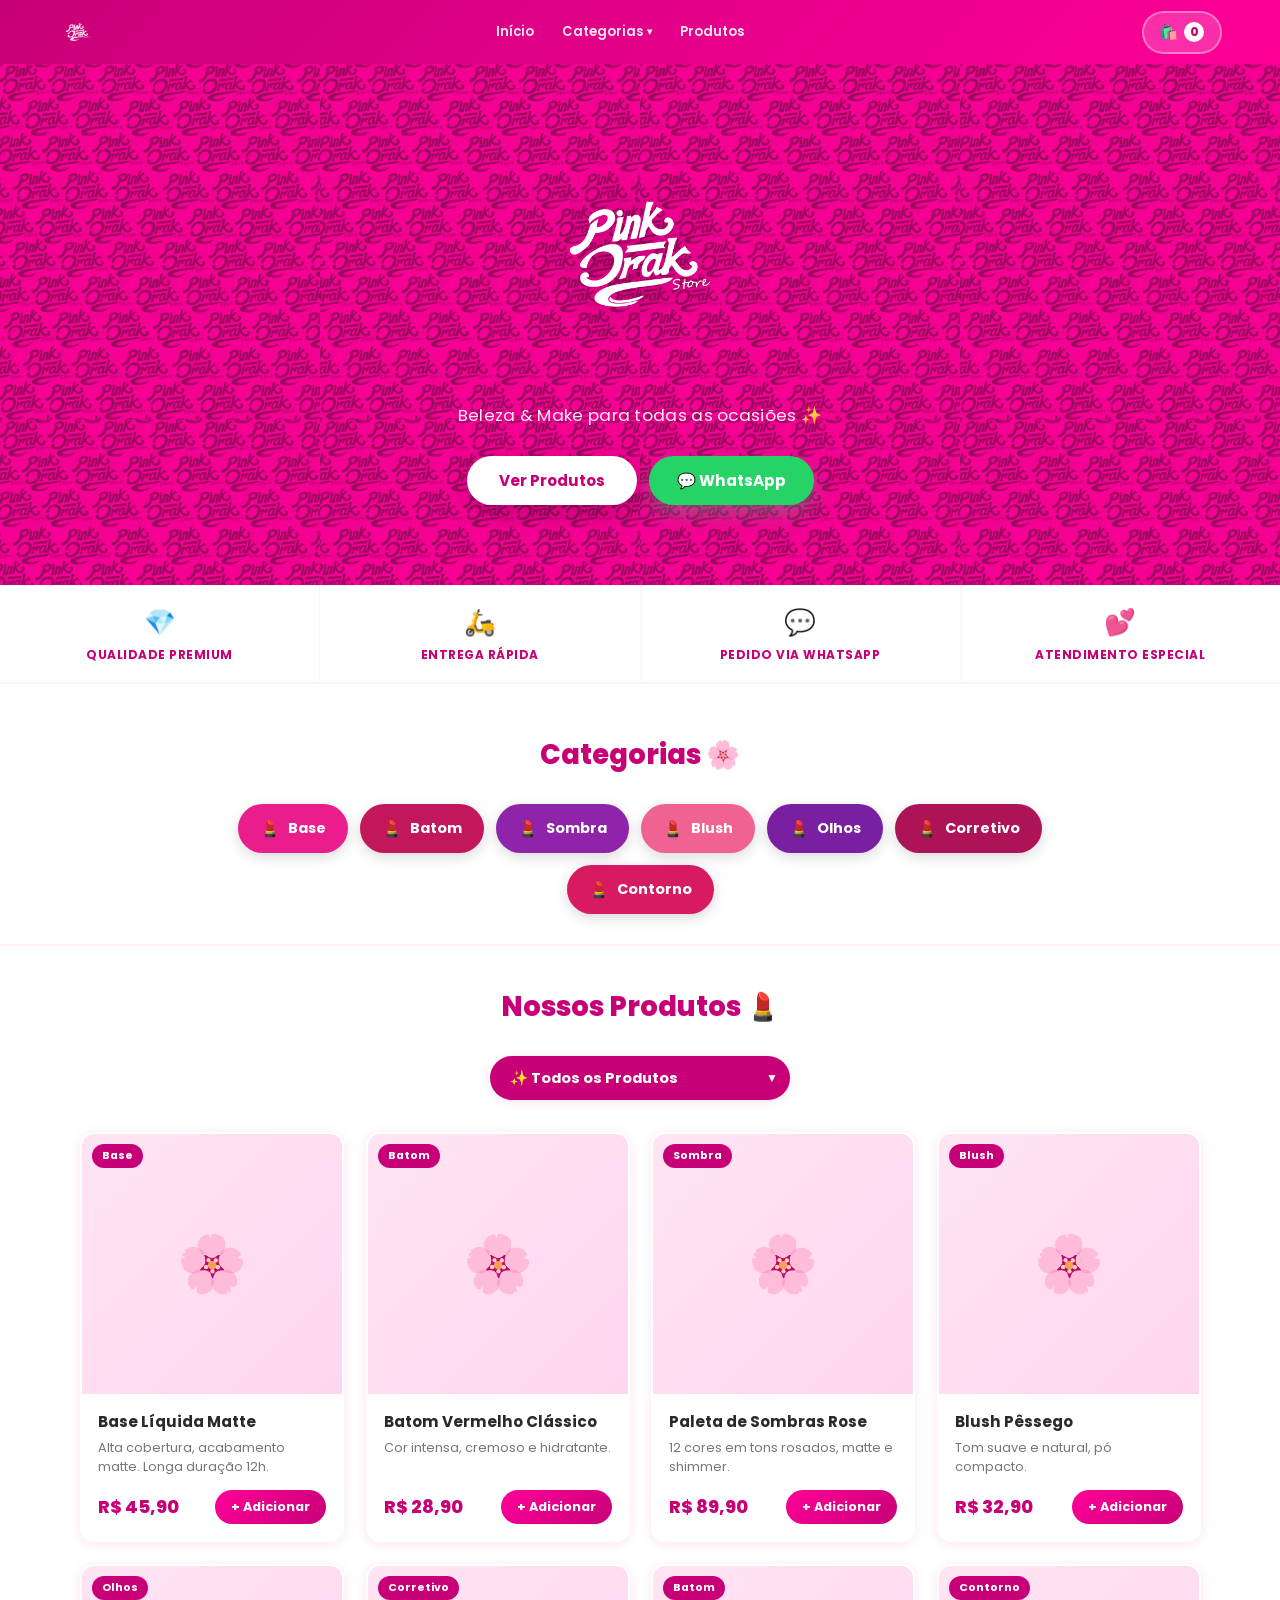
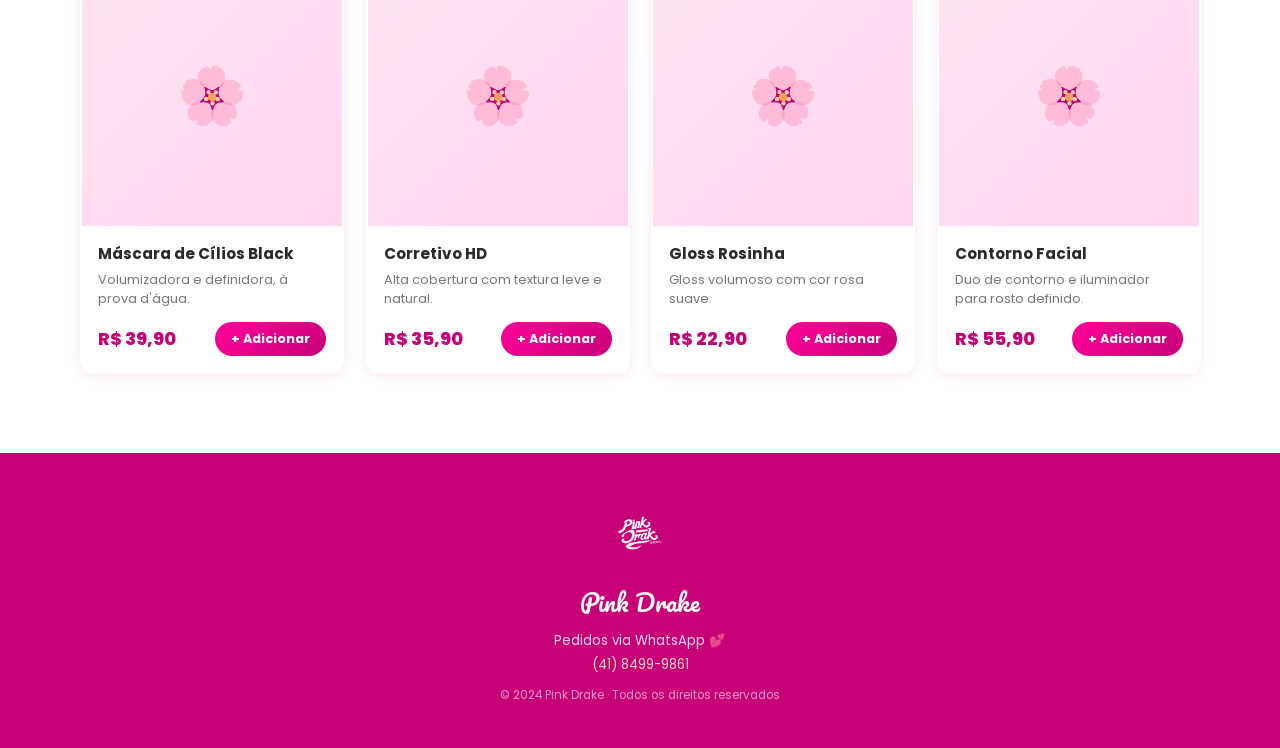
==== commit 65dffa9f: "Add caixa management, calculator, CSV import/export, header category dropdown - Admin: Caixa section" ====
--- a/index.html
+++ b/index.html
@@ -23,9 +23,16 @@
         <span class="logo-fallback" style="display:none">Pink Drake</span>
       </a>
       <nav class="h-nav">
-        <a href="#home"       class="h-nav-link" onclick="scrollToHome()">Início</a>
-        <a href="#categories" class="h-nav-link" onclick="scrollToCats()">Categorias</a>
-        <a href="#products"   class="h-nav-link" onclick="scrollToProducts()">Produtos</a>
+        <a href="#home" class="h-nav-link" onclick="scrollToHome()">Início</a>
+        <div class="h-cat-dropdown" id="hCatDropdown">
+          <button class="h-cat-btn" onclick="toggleCatMenu(event)">
+            Categorias <span class="h-cat-arrow">▾</span>
+          </button>
+          <div class="h-cat-menu" id="hCatMenu">
+            <!-- populated by JS -->
+          </div>
+        </div>
+        <a href="#products" class="h-nav-link" onclick="scrollToProducts()">Produtos</a>
       </nav>
       <div class="h-actions">
         <button class="btn-cart" onclick="toggleCart()">
--- a/css/style.css
+++ b/css/style.css
@@ -477,6 +477,80 @@
 .btn-add-item:hover{background:var(--pink);color:#fff}
 .manual-total-line{text-align:right;font-size:1.05rem;font-weight:700;color:var(--dpink);margin-top:10px;padding:10px;background:var(--pale);border-radius:var(--radius-sm)}
 
+/* ── CAIXA SECTION ── */
+.caixa-badge{display:inline-block;padding:5px 16px;border-radius:20px;font-weight:700;font-size:.84rem;letter-spacing:.3px}
+.caixa-badge.open{background:#e8f5e9;color:#2e7d32}
+.caixa-badge.closed{background:#f5f5f5;color:#999;border:1px solid #ddd}
+.caixa-since{display:inline-block;font-size:.75rem;color:var(--muted);margin-left:10px;vertical-align:middle}
+
+.totals-grid{display:grid;grid-template-columns:repeat(auto-fill,minmax(130px,1fr));gap:12px;margin:4px 0 0}
+.total-card{background:var(--pale);border-radius:var(--radius-sm);padding:14px 16px;text-align:center}
+.total-card span{font-size:.7rem;font-weight:700;color:var(--muted);text-transform:uppercase;letter-spacing:.5px;display:block;margin-bottom:6px}
+.total-card strong{font-size:1.2rem;font-weight:800;color:var(--dpink);display:block}
+.total-card.total{border:2px solid var(--pink);background:linear-gradient(135deg,var(--dpink),var(--pink))}
+.total-card.total span{color:rgba(255,255,255,.8)}
+.total-card.total strong{color:#fff}
+
+.val-in{color:#2e7d32;font-weight:700}
+.val-out{color:#c62828;font-weight:700}
+
+.hist-row{background:var(--pale);border-radius:var(--radius-sm);padding:12px 16px;margin-bottom:8px}
+.hist-totals{display:flex;gap:10px;flex-wrap:wrap;margin-top:6px;font-size:.78rem;color:var(--muted)}
+.hist-totals strong{color:var(--dpink)}
+
+/* ── PAYMENT BADGE ── */
+.b-pay{background:#ede7f6;color:#6a1b9a}
+
+/* ── CALCULATOR ── */
+.calc-wrap{max-width:300px;margin:0 auto;background:#1c1c1e;border-radius:20px;overflow:hidden;box-shadow:0 20px 60px rgba(0,0,0,.3)}
+.calc-screen{
+  padding:24px 24px 16px;text-align:right;font-size:2.8rem;font-weight:300;
+  color:#fff;min-height:80px;word-break:break-all;line-height:1.1;background:#1c1c1e;
+  font-family:'Poppins',sans-serif;
+}
+.calc-grid{display:grid;grid-template-columns:repeat(4,1fr);gap:1px;background:#3a3a3c}
+.calc-btn{
+  padding:18px 10px;font-size:1.15rem;font-weight:500;background:#2c2c2e;color:#fff;
+  border:none;cursor:pointer;font-family:'Poppins',sans-serif;transition:background .12s;
+  -webkit-tap-highlight-color:rgba(255,255,255,.12);
+}
+.calc-btn:hover{background:#3a3a3c}
+.calc-btn:active{background:#505052}
+.calc-btn.func{background:#3a3a3c}
+.calc-btn.func:hover{background:#4a4a4c}
+.calc-btn.op,.calc-btn.eq{background:#ff9f0a;color:#fff}
+.calc-btn.op:hover,.calc-btn.eq:hover{background:#ffae2e}
+.calc-btn.op:active,.calc-btn.eq:active{background:#ffc05e}
+.calc-btn.zero{grid-column:span 2;text-align:left;padding-left:28px}
+
+/* ── HEADER CATEGORY DROPDOWN ── */
+.h-cat-dropdown{position:relative}
+.h-cat-btn{
+  color:rgba(255,255,255,.9);font-size:.82rem;font-weight:600;
+  padding:6px 12px;border-radius:20px;transition:var(--trans);
+  background:none;border:none;font-family:'Poppins',sans-serif;cursor:pointer;
+  display:flex;align-items:center;gap:4px;
+}
+.h-cat-btn:hover{background:rgba(255,255,255,.18);color:#fff}
+.h-cat-arrow{font-size:.65rem;transition:transform .2s;display:inline-block}
+.h-cat-dropdown.open .h-cat-arrow{transform:rotate(180deg)}
+.h-cat-menu{
+  position:absolute;top:calc(100% + 8px);left:50%;
+  transform:translateX(-50%) translateY(-6px);
+  background:#fff;border-radius:12px;box-shadow:0 8px 30px rgba(0,0,0,.2);
+  min-width:200px;z-index:1000;overflow:hidden;
+  opacity:0;pointer-events:none;transition:opacity .2s ease,transform .2s ease;
+}
+.h-cat-menu.open{opacity:1;pointer-events:all;transform:translateX(-50%) translateY(0)}
+.h-cat-item{
+  display:block;width:100%;text-align:left;padding:10px 18px;
+  background:none;border:none;border-bottom:1px solid var(--pale);
+  font-size:.84rem;font-family:'Poppins',sans-serif;
+  color:var(--text);cursor:pointer;transition:background .15s;
+}
+.h-cat-item:last-child{border-bottom:none}
+.h-cat-item:hover{background:var(--pale);color:var(--dpink)}
+
 /* ── RESPONSIVE ── */
 @media(max-width:900px){
   .sidebar{position:fixed;top:0;left:-260px;z-index:1000;transition:left .28s ease;height:100vh;width:260px}
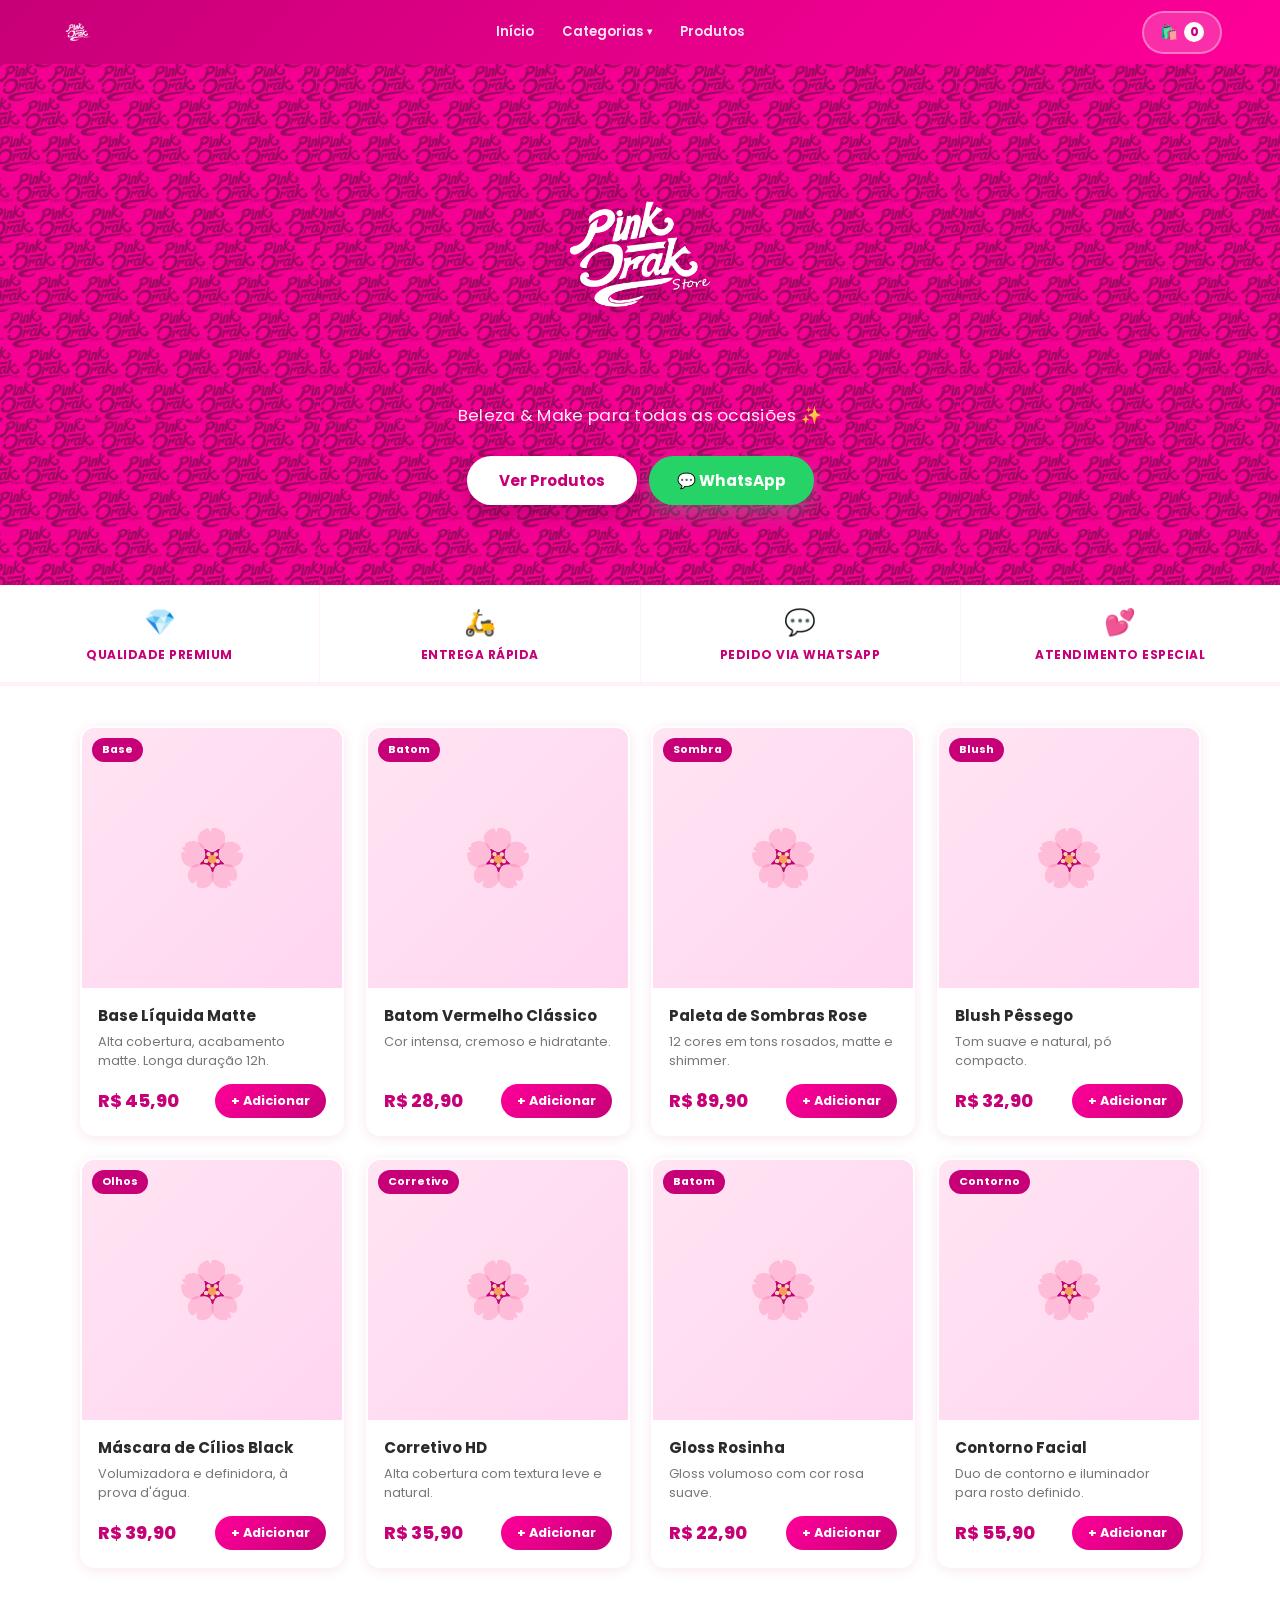
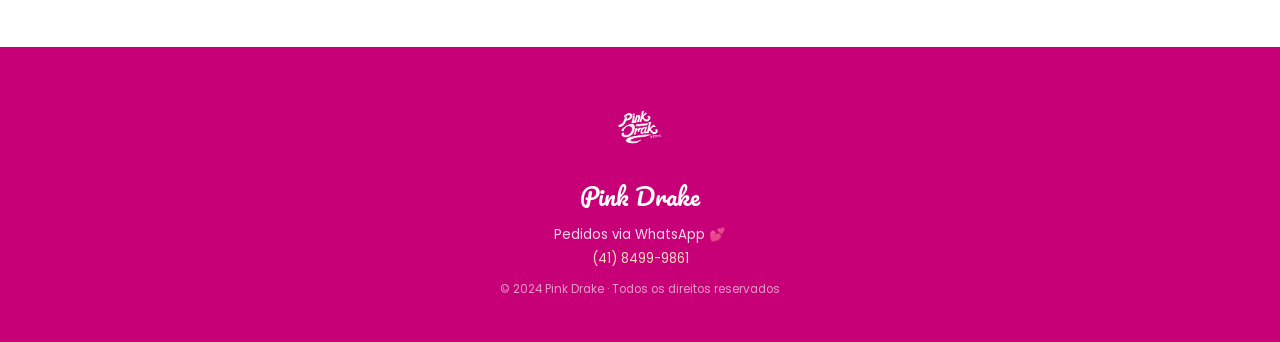
==== commit 3ff8b8ed: "Remove categories section and product filter from store page https://claude.ai/code/session_01PQHzEb" ====
--- a/index.html
+++ b/index.html
@@ -64,26 +64,10 @@
     <div class="feat-item"><span>💕</span><p>Atendimento Especial</p></div>
   </div>
 
-  <!-- CATEGORIES SECTION -->
-  <section class="cats-section" id="categories">
-    <div class="container">
-      <h2 class="section-title">Categorias 🌸</h2>
-      <div class="cats-grid" id="catsGrid">
-        <!-- populated by JS -->
-      </div>
-    </div>
-  </section>
 
   <!-- PRODUCTS SECTION -->
   <section class="products-section" id="products">
     <div class="container">
-      <h2 class="section-title" id="catTitle">Nossos Produtos 💄</h2>
-      <div class="cat-dropdown-wrap">
-        <select id="catSelect" onchange="filterCatSelect(this)">
-          <option value="all">✨ Todos os Produtos</option>
-        </select>
-        <span class="cat-arrow">▼</span>
-      </div>
       <div class="products-grid" id="productsGrid"></div>
     </div>
   </section>
